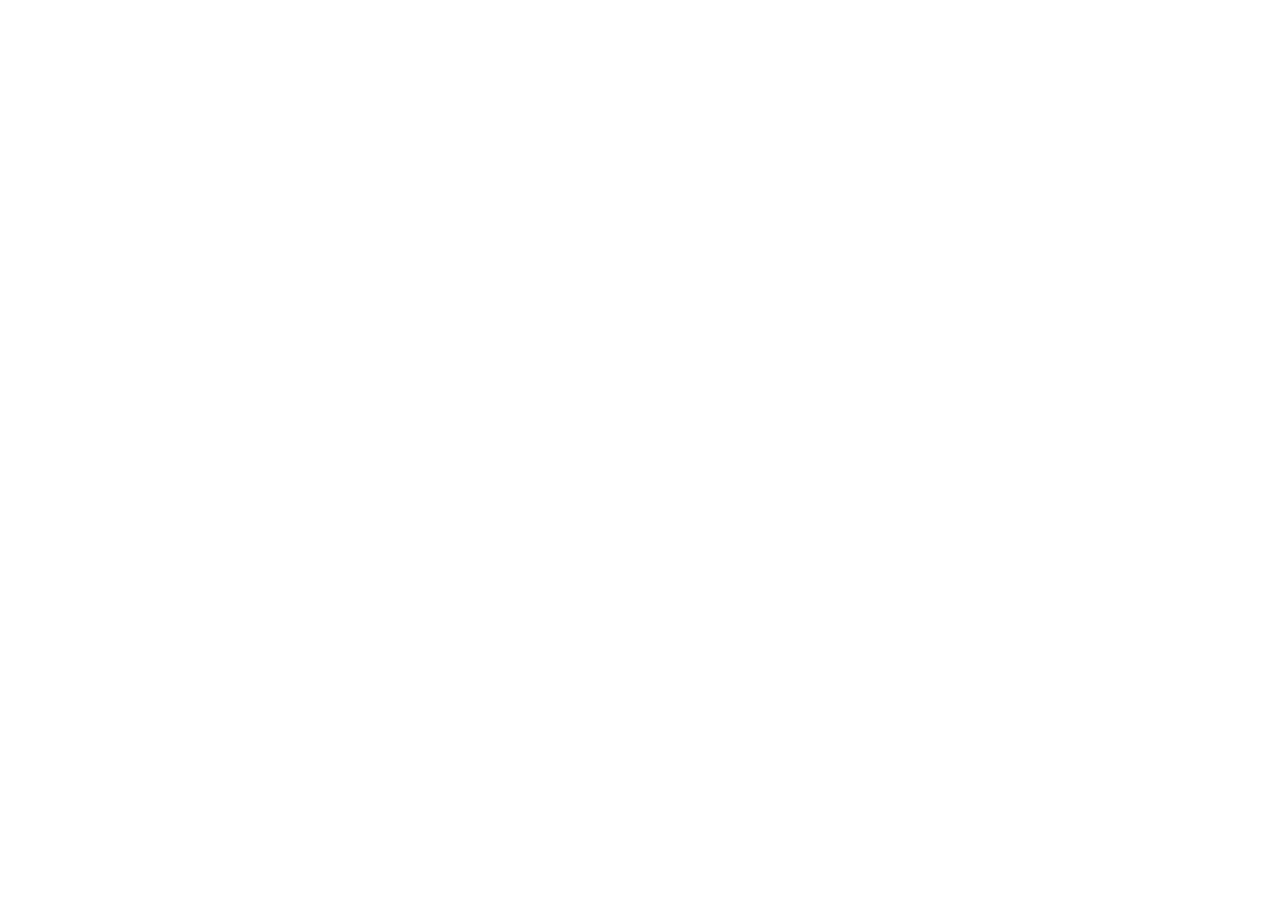
==== index.html @ b5131577 "Optimisation de <head> pour le SEO et la configurations de base." ====
<!DOCTYPE html>
<html lang="fr">
<head>
    <meta charset="UTF-8">
    <meta http-equiv="X-UA-Compatible" content="IE=edge">
    <meta name="viewport" content="width=device-width, initial-scale=1.0">
    <title>BDD Ciel</title>
    <meta name="description" content="Plateforme collaborative pour étudiants et entreprises, centralisant les offres de stage, alternance et projets professionnels, avec partage d’avis et expériences pour faciliter la recherche et le recrutement.">
    <meta name="author" content="Nolan BRILLOUET">
    <link rel="icon" href="favicon.ico" type="image/x-icon">
    <link rel="stylesheet" href="css/style.css">
    <link rel="preconnect" href="https://fonts.googleapis.com">
    <link rel="preconnect" href="https://fonts.gstatic.com" crossorigin>
    <link href="https://fonts.googleapis.com/css2?family=Montserrat:ital,wght@0,100..900;1,100..900&display=swap" rel="stylesheet">
    <script src="script.js" defer></script>
</head>
<body>
    
</body>
</html>
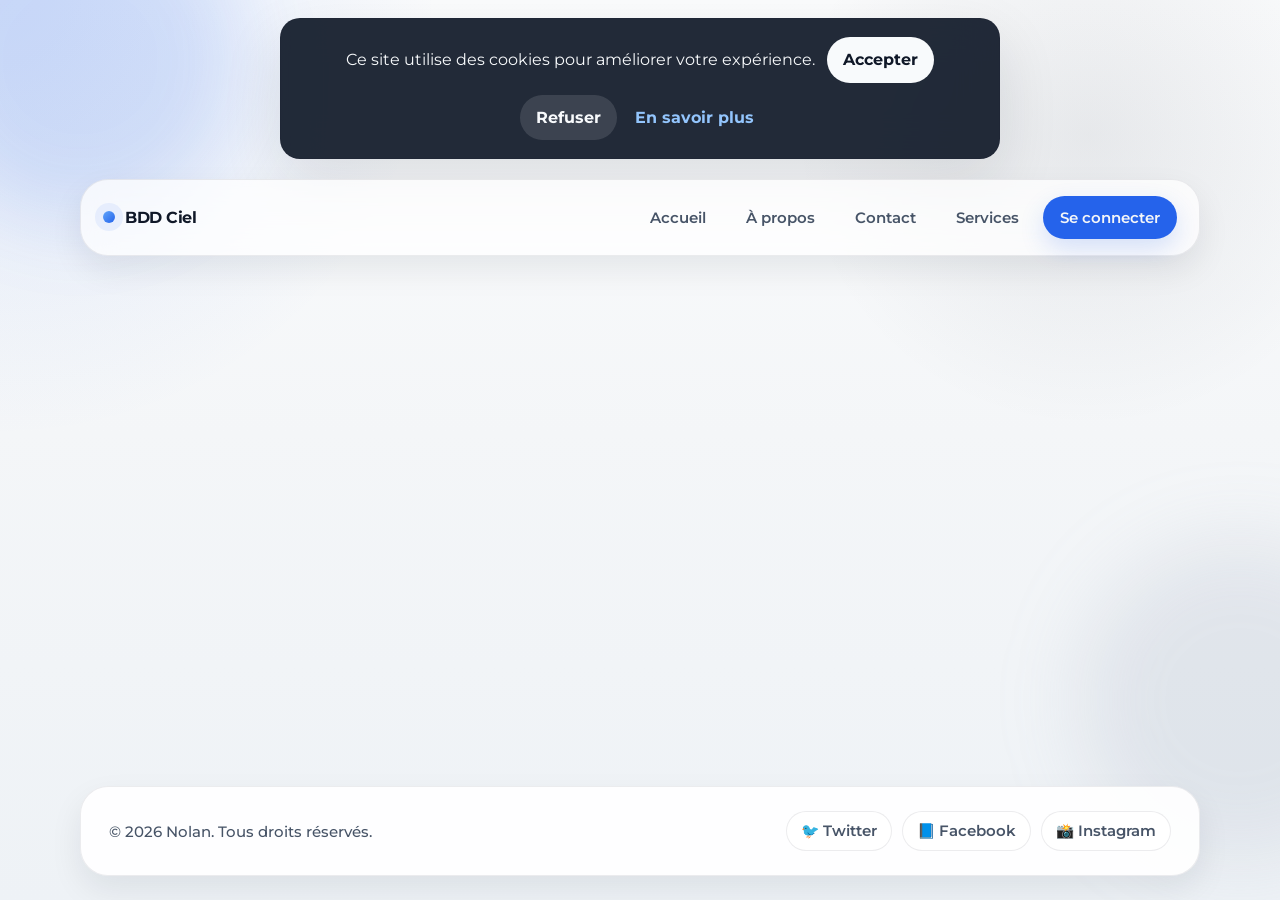
==== commit 21ae5a6a: "Ajouts du CSS & Mise en forme du site avec une page de connexions." ====
--- a/index.html
+++ b/index.html
@@ -12,9 +12,13 @@
     <link rel="preconnect" href="https://fonts.googleapis.com">
     <link rel="preconnect" href="https://fonts.gstatic.com" crossorigin>
     <link href="https://fonts.googleapis.com/css2?family=Montserrat:ital,wght@0,100..900;1,100..900&display=swap" rel="stylesheet">
-    <script src="script.js" defer></script>
+    <script src="js/main.js" defer></script>
 </head>
 <body>
+    <div id="header"></div>
+
+    <div id="cookie-banner-container"></div>
     
+    <div id="footer"></div>
 </body>
 </html>
--- a/css/style.css
+++ b/css/style.css
@@ -0,0 +1,661 @@
+:root {
+    --font-sans: "Montserrat", "Segoe UI", sans-serif;
+    --bg: #f4f6f8;
+    --bg-soft: #ffffff;
+    --surface: rgba(255, 255, 255, 0.74);
+    --surface-strong: rgba(255, 255, 255, 0.92);
+    --line: rgba(15, 23, 42, 0.08);
+    --line-strong: rgba(15, 23, 42, 0.14);
+    --text: #101828;
+    --text-soft: #475467;
+    --accent: #2563eb;
+    --accent-soft: rgba(37, 99, 235, 0.12);
+    --shadow-lg: 0 24px 60px rgba(15, 23, 42, 0.12);
+    --shadow-md: 0 14px 32px rgba(15, 23, 42, 0.08);
+    --radius-xl: 28px;
+    --radius-lg: 20px;
+    --radius-md: 14px;
+    --container: min(1120px, calc(100vw - 32px));
+}
+
+*,
+*::before,
+*::after {
+    box-sizing: border-box;
+}
+
+html {
+    scroll-behavior: smooth;
+}
+
+body {
+    margin: 0;
+    min-height: 100vh;
+    display: flex;
+    flex-direction: column;
+    font-family: var(--font-sans);
+    color: var(--text);
+    background:
+        radial-gradient(circle at top left, rgba(37, 99, 235, 0.12), transparent 28%),
+        radial-gradient(circle at 85% 15%, rgba(15, 23, 42, 0.08), transparent 22%),
+        linear-gradient(180deg, #fbfcfd 0%, var(--bg) 48%, #eef2f6 100%);
+}
+
+body::before,
+body::after {
+    content: "";
+    position: fixed;
+    inset: auto;
+    width: 320px;
+    height: 320px;
+    border-radius: 50%;
+    pointer-events: none;
+    filter: blur(40px);
+    z-index: -1;
+}
+
+body::before {
+    top: -100px;
+    left: -80px;
+    background: rgba(37, 99, 235, 0.14);
+}
+
+body::after {
+    right: -120px;
+    bottom: 40px;
+    background: rgba(148, 163, 184, 0.18);
+}
+
+img {
+    max-width: 100%;
+    display: block;
+}
+
+a {
+    color: inherit;
+    text-decoration: none;
+}
+
+ul {
+    margin: 0;
+    padding: 0;
+    list-style: none;
+}
+
+#header,
+#footer {
+    width: 100%;
+}
+
+#footer {
+    margin-top: auto;
+}
+
+#header > header {
+    width: var(--container);
+    margin: 20px auto 0;
+    padding: 16px 22px;
+    display: flex;
+    align-items: center;
+    justify-content: space-between;
+    gap: 20px;
+    border: 1px solid var(--line);
+    border-radius: var(--radius-xl);
+    background: var(--surface);
+    backdrop-filter: blur(16px);
+    -webkit-backdrop-filter: blur(16px);
+    box-shadow: var(--shadow-md);
+}
+
+.logo a {
+    display: inline-flex;
+    align-items: center;
+    gap: 10px;
+    font-size: 1rem;
+    font-weight: 700;
+    letter-spacing: -0.03em;
+}
+
+.logo a::before {
+    content: "";
+    width: 12px;
+    height: 12px;
+    border-radius: 50%;
+    background: linear-gradient(135deg, #60a5fa, #2563eb);
+    box-shadow: 0 0 0 8px rgba(37, 99, 235, 0.08);
+}
+
+nav ul {
+    display: flex;
+    align-items: center;
+    gap: 8px;
+    flex-wrap: wrap;
+}
+
+nav a {
+    display: inline-flex;
+    align-items: center;
+    justify-content: center;
+    padding: 11px 16px;
+    border-radius: 999px;
+    color: var(--text-soft);
+    font-size: 0.95rem;
+    font-weight: 600;
+    transition: background-color 0.25s ease, color 0.25s ease, transform 0.25s ease;
+}
+
+nav a:hover,
+nav a:focus-visible {
+    color: var(--text);
+    background: rgba(255, 255, 255, 0.9);
+    transform: translateY(-1px);
+}
+
+.login-btn {
+    color: var(--bg);
+    background: var(--accent);
+    border: 1px solid transparent;
+    box-shadow: 0 10px 24px rgba(37, 99, 235, 0.18);
+}
+
+.login-btn:hover,
+.login-btn:focus-visible {
+    color: var(--text);
+    background: var(--bg);
+    border-color: var(--accent);
+    box-shadow: 0 12px 28px rgba(37, 99, 235, 0.14);
+}
+
+#footer > footer {
+    width: var(--container);
+    margin: 28px auto 24px;
+    padding: 24px 28px;
+    display: flex;
+    align-items: center;
+    justify-content: space-between;
+    gap: 18px;
+    border: 1px solid var(--line);
+    border-radius: var(--radius-xl);
+    background: var(--surface-strong);
+    box-shadow: var(--shadow-md);
+}
+
+#footer > footer p {
+    margin: 0;
+    color: var(--text-soft);
+    font-size: 0.94rem;
+    font-weight: 500;
+}
+
+#footer .social {
+    display: flex;
+    align-items: center;
+    gap: 10px;
+    flex-wrap: wrap;
+}
+
+#footer .social a {
+    display: inline-flex;
+    align-items: center;
+    gap: 8px;
+    padding: 10px 14px;
+    border: 1px solid var(--line);
+    border-radius: 999px;
+    background: #fff;
+    color: var(--text-soft);
+    font-size: 0.92rem;
+    font-weight: 600;
+    transition: border-color 0.25s ease, color 0.25s ease, transform 0.25s ease, box-shadow 0.25s ease;
+}
+
+#footer .social a:hover,
+#footer .social a:focus-visible {
+    color: var(--text);
+    border-color: rgba(37, 99, 235, 0.24);
+    box-shadow: 0 10px 24px rgba(37, 99, 235, 0.12);
+    transform: translateY(-2px);
+}
+
+#cookie-banner {
+    width: min(720px, calc(100vw - 32px));
+    margin: 18px auto 0;
+    padding: 18px 20px;
+    border: 1px solid var(--line);
+    border-radius: var(--radius-lg);
+    background: rgba(16, 24, 40, 0.92);
+    color: #f8fafc;
+    box-shadow: var(--shadow-lg);
+    backdrop-filter: blur(18px);
+    -webkit-backdrop-filter: blur(18px);
+}
+
+#cookie-banner p {
+    margin: 0;
+    display: flex;
+    align-items: center;
+    justify-content: center;
+    gap: 12px;
+    flex-wrap: wrap;
+    text-align: center;
+    line-height: 1.6;
+}
+
+#cookie-banner button,
+#cookie-banner a {
+    border: 0;
+    border-radius: 999px;
+    padding: 10px 16px;
+    font: inherit;
+    font-weight: 700;
+    cursor: pointer;
+    transition: transform 0.2s ease, opacity 0.2s ease, background-color 0.2s ease;
+}
+
+#accept-cookies {
+    background: #f8fafc;
+    color: #101828;
+}
+
+#reject-cookies {
+    background: rgba(255, 255, 255, 0.12);
+    color: #f8fafc;
+}
+
+#cookie-banner a {
+    background: transparent;
+    color: #93c5fd;
+    padding-inline: 6px;
+}
+
+#cookie-banner button:hover,
+#cookie-banner a:hover,
+#cookie-banner button:focus-visible,
+#cookie-banner a:focus-visible {
+    transform: translateY(-1px);
+    opacity: 0.92;
+}
+
+a:focus-visible,
+button:focus-visible {
+    outline: 3px solid rgba(37, 99, 235, 0.28);
+    outline-offset: 3px;
+}
+
+.auth-page {
+    width: var(--container);
+    min-height: calc(100vh - 220px);
+    margin: 24px auto 40px;
+    display: flex;
+    align-items: center;
+    justify-content: center;
+}
+
+.auth-shell {
+    width: 100%;
+    display: flex;
+    justify-content: center;
+}
+
+.auth-badge {
+    display: inline-flex;
+    align-items: center;
+    gap: 8px;
+    padding: 8px 14px;
+    border-radius: 999px;
+    background: var(--accent-soft);
+    color: var(--accent);
+    font-size: 0.76rem;
+    font-weight: 700;
+    text-transform: uppercase;
+    letter-spacing: 0.08em;
+}
+
+.auth-card {
+    width: min(100%, 460px);
+    padding: 22px;
+    border: 1px solid var(--line);
+    border-radius: 28px;
+    background: var(--surface-strong);
+    box-shadow: 0 18px 44px rgba(15, 23, 42, 0.1);
+    backdrop-filter: blur(16px);
+    -webkit-backdrop-filter: blur(16px);
+}
+
+.auth-card-head {
+    margin-bottom: 18px;
+    text-align: center;
+}
+
+.auth-card-head h1 {
+    margin: 14px 0 8px;
+    font-size: 1.8rem;
+    line-height: 1.1;
+    letter-spacing: -0.04em;
+}
+
+.auth-card-head p {
+    margin: 0;
+    color: var(--text-soft);
+    font-size: 0.95rem;
+    line-height: 1.6;
+}
+
+.auth-tabs {
+    display: grid;
+    grid-template-columns: repeat(2, 1fr);
+    gap: 8px;
+    padding: 6px;
+    border-radius: 999px;
+    background: rgba(15, 23, 42, 0.05);
+}
+
+.auth-tab {
+    padding: 10px 14px;
+    border: 0;
+    border-radius: 999px;
+    background: transparent;
+    color: var(--text-soft);
+    font: inherit;
+    font-size: 0.94rem;
+    font-weight: 700;
+    cursor: pointer;
+    transition: background-color 0.25s ease, color 0.25s ease, box-shadow 0.25s ease;
+}
+
+.auth-tab.is-active {
+    background: #fff;
+    color: var(--text);
+    box-shadow: 0 8px 20px rgba(15, 23, 42, 0.08);
+}
+
+.auth-socials {
+    margin-top: 18px;
+    display: grid;
+    gap: 10px;
+}
+
+.auth-social-btn {
+    display: inline-flex;
+    align-items: center;
+    justify-content: center;
+    gap: 12px;
+    padding: 12px 16px;
+    border: 1px solid var(--line-strong);
+    border-radius: 14px;
+    background: #fff;
+    font-size: 0.95rem;
+    font-weight: 700;
+    transition: transform 0.25s ease, border-color 0.25s ease, box-shadow 0.25s ease;
+}
+
+.auth-social-btn:hover,
+.auth-social-btn:focus-visible {
+    border-color: rgba(37, 99, 235, 0.24);
+    box-shadow: 0 12px 26px rgba(15, 23, 42, 0.08);
+    transform: translateY(-2px);
+}
+
+.auth-social-mark {
+    width: 28px;
+    height: 28px;
+    display: inline-flex;
+    align-items: center;
+    justify-content: center;
+    border-radius: 50%;
+    font-size: 0.9rem;
+    font-weight: 800;
+}
+
+.auth-social-mark.google {
+    color: #ea4335;
+    background: rgba(234, 67, 53, 0.12);
+}
+
+.auth-social-mark.microsoft {
+    color: #2563eb;
+    background: rgba(37, 99, 235, 0.12);
+}
+
+.auth-divider {
+    margin: 18px 0;
+    display: flex;
+    align-items: center;
+    gap: 14px;
+    color: var(--text-soft);
+    font-size: 0.92rem;
+}
+
+.auth-divider::before,
+.auth-divider::after {
+    content: "";
+    flex: 1;
+    height: 1px;
+    background: var(--line);
+}
+
+.auth-panels {
+    position: relative;
+}
+
+.auth-panel {
+    display: none;
+    animation: authFade 0.25s ease;
+}
+
+.auth-panel.is-active {
+    display: block;
+}
+
+.auth-panel[hidden] {
+    display: none;
+}
+
+.auth-panel-head {
+    margin-bottom: 16px;
+}
+
+.auth-panel-head h2 {
+    margin: 0 0 8px;
+    font-size: 1.2rem;
+    letter-spacing: -0.04em;
+}
+
+.auth-panel-head p {
+    margin: 0;
+    color: var(--text-soft);
+    font-size: 0.94rem;
+    line-height: 1.6;
+}
+
+.auth-grid {
+    display: grid;
+    grid-template-columns: repeat(2, minmax(0, 1fr));
+    gap: 14px;
+}
+
+.auth-field {
+    margin-bottom: 12px;
+    display: grid;
+    gap: 8px;
+}
+
+.auth-field span {
+    font-size: 0.92rem;
+    font-weight: 700;
+}
+
+.auth-field input {
+    width: 100%;
+    padding: 12px 14px;
+    border: 1px solid var(--line-strong);
+    border-radius: 14px;
+    background: rgba(255, 255, 255, 0.95);
+    color: var(--text);
+    font: inherit;
+    transition: border-color 0.2s ease, box-shadow 0.2s ease, background-color 0.2s ease;
+}
+
+.auth-field input::placeholder {
+    color: #98a2b3;
+}
+
+.auth-field input:focus {
+    border-color: rgba(37, 99, 235, 0.42);
+    box-shadow: 0 0 0 4px rgba(37, 99, 235, 0.12);
+    background: #fff;
+    outline: none;
+}
+
+.auth-inline {
+    margin: 4px 0 16px;
+    display: flex;
+    align-items: center;
+    justify-content: space-between;
+    gap: 12px;
+    flex-wrap: wrap;
+}
+
+.auth-checkbox {
+    display: inline-flex;
+    align-items: center;
+    gap: 10px;
+    color: var(--text-soft);
+    font-size: 0.92rem;
+    line-height: 1.5;
+}
+
+.auth-checkbox input {
+    accent-color: var(--accent);
+}
+
+.auth-link,
+.auth-text-btn {
+    color: var(--accent);
+    font-weight: 700;
+}
+
+.auth-text-btn {
+    padding: 0;
+    border: 0;
+    background: transparent;
+    font: inherit;
+    cursor: pointer;
+}
+
+.auth-submit {
+    width: 100%;
+    margin-top: 4px;
+    padding: 12px 16px;
+    border: 1px solid transparent;
+    border-radius: 14px;
+    background: var(--accent);
+    color: #fff;
+    font: inherit;
+    font-size: 0.96rem;
+    font-weight: 800;
+    cursor: pointer;
+    box-shadow: 0 10px 24px rgba(37, 99, 235, 0.18);
+    transition: transform 0.25s ease, box-shadow 0.25s ease, background-color 0.25s ease;
+}
+
+.auth-submit:hover,
+.auth-submit:focus-visible {
+    transform: translateY(-1px);
+    box-shadow: 0 16px 30px rgba(37, 99, 235, 0.26);
+}
+
+.auth-switch {
+    margin: 16px 0 0;
+    color: var(--text-soft);
+    font-size: 0.94rem;
+    text-align: center;
+    line-height: 1.6;
+}
+
+@keyframes authFade {
+    from {
+        opacity: 0;
+        transform: translateY(8px);
+    }
+
+    to {
+        opacity: 1;
+        transform: translateY(0);
+    }
+}
+
+@media (max-width: 860px) {
+    #header > header,
+    #footer > footer {
+        padding: 18px;
+        border-radius: 22px;
+    }
+
+    #header > header,
+    #footer > footer,
+    #cookie-banner p {
+        flex-direction: column;
+        align-items: stretch;
+    }
+
+    .logo a,
+    #footer > footer p {
+        text-align: center;
+        justify-content: center;
+    }
+
+    nav ul,
+    .social {
+        justify-content: center;
+    }
+
+    nav a,
+    .social a {
+        width: 100%;
+    }
+
+    .auth-card {
+        padding: 24px;
+        border-radius: 24px;
+    }
+}
+
+@media (max-width: 540px) {
+    body {
+        background:
+            radial-gradient(circle at top, rgba(37, 99, 235, 0.12), transparent 38%),
+            linear-gradient(180deg, #fbfcfd 0%, var(--bg) 100%);
+    }
+
+    #header > header {
+        margin-top: 14px;
+    }
+
+    #cookie-banner {
+        padding: 16px;
+    }
+
+    #cookie-banner button,
+    #cookie-banner a {
+        width: 100%;
+    }
+
+    .auth-page {
+        margin: 20px auto;
+    }
+
+    .auth-grid,
+    .auth-tabs {
+        grid-template-columns: 1fr;
+    }
+
+    .auth-card {
+        padding: 18px;
+        border-radius: 22px;
+    }
+
+    .auth-social-btn,
+    .auth-submit {
+        width: 100%;
+    }
+}
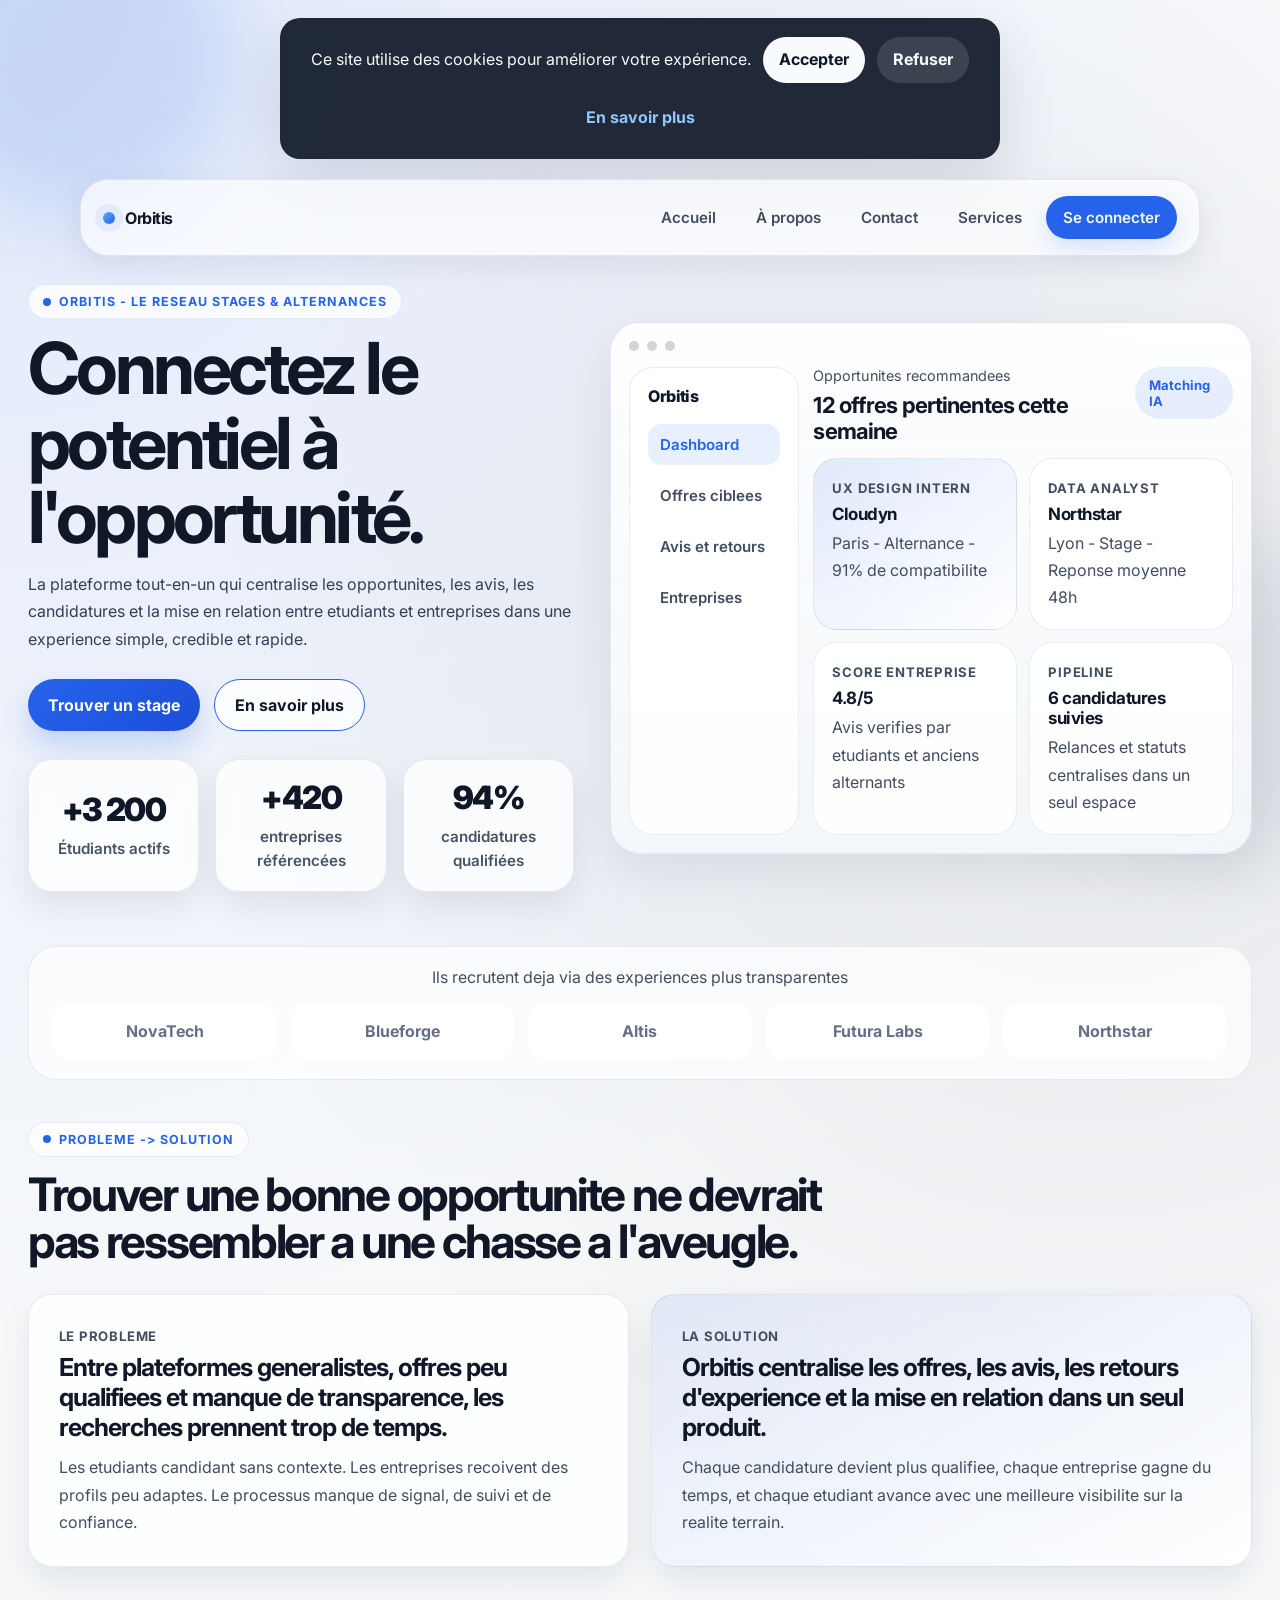
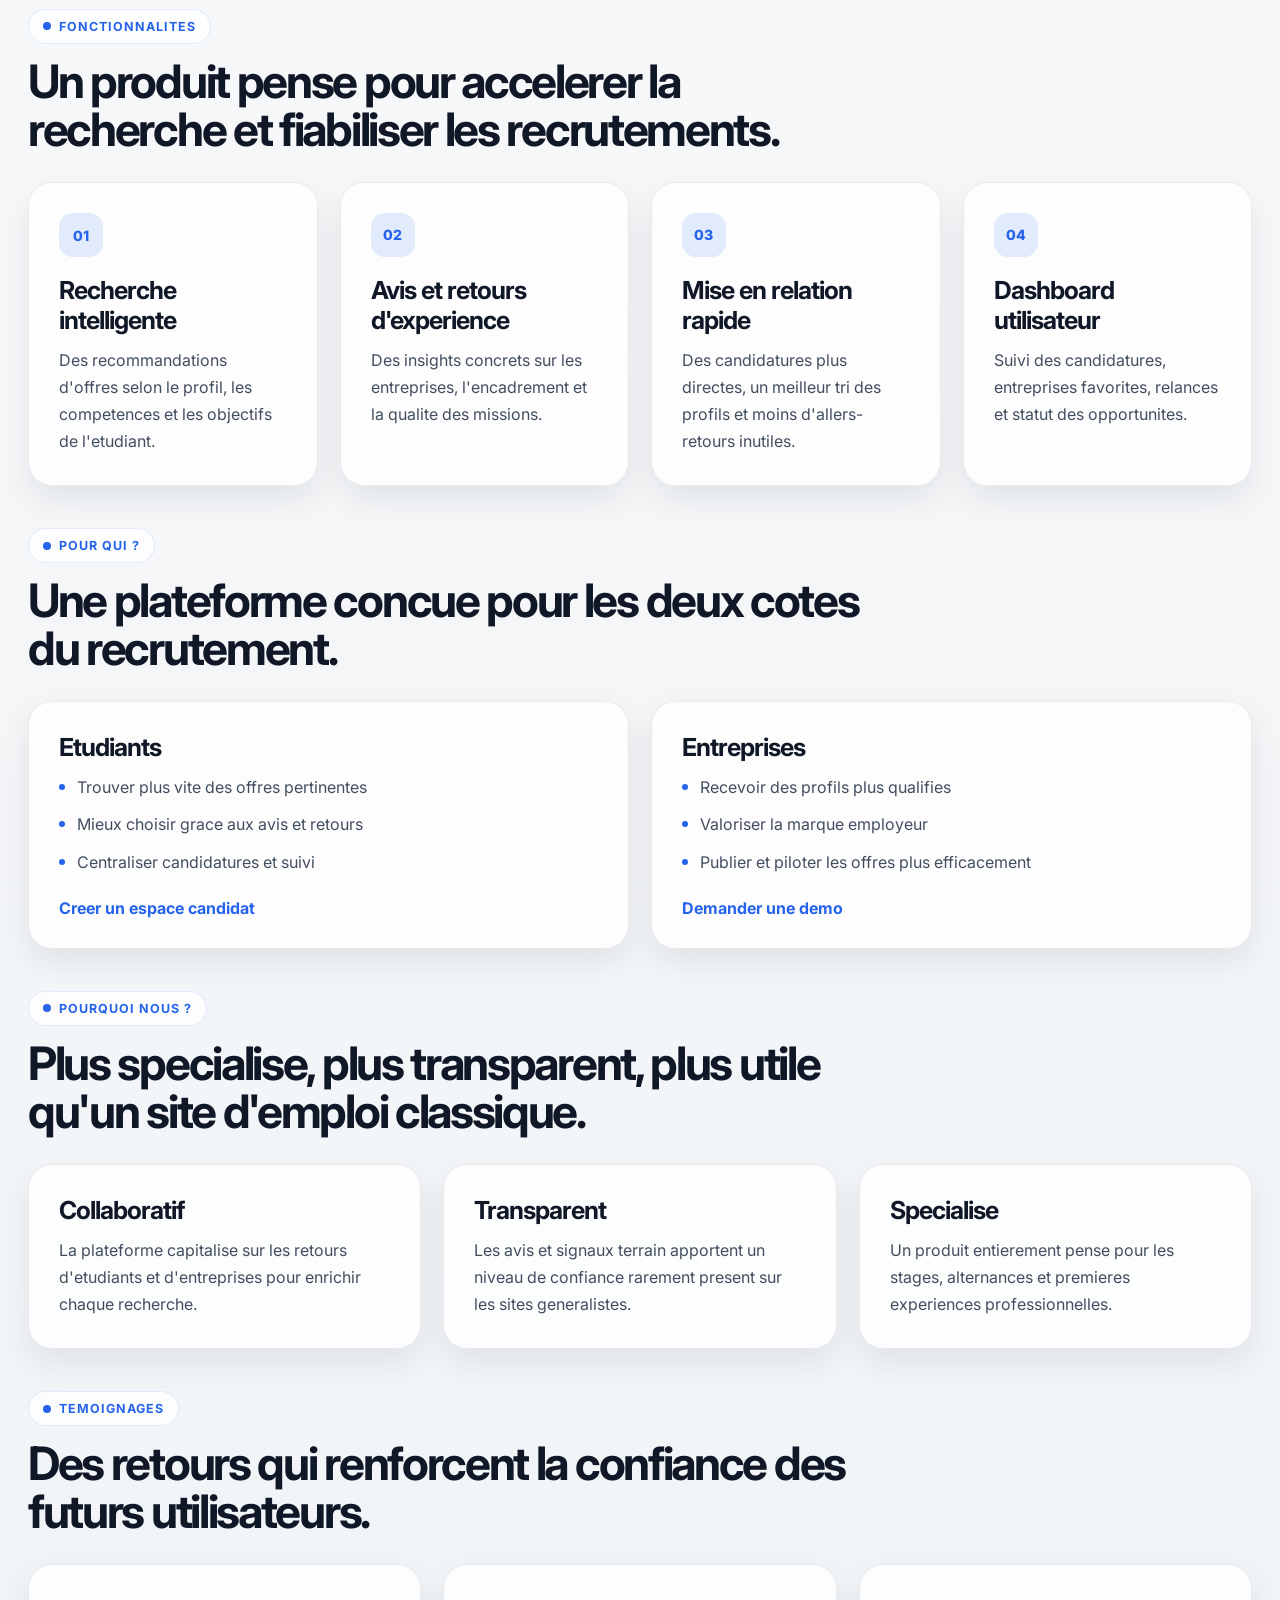
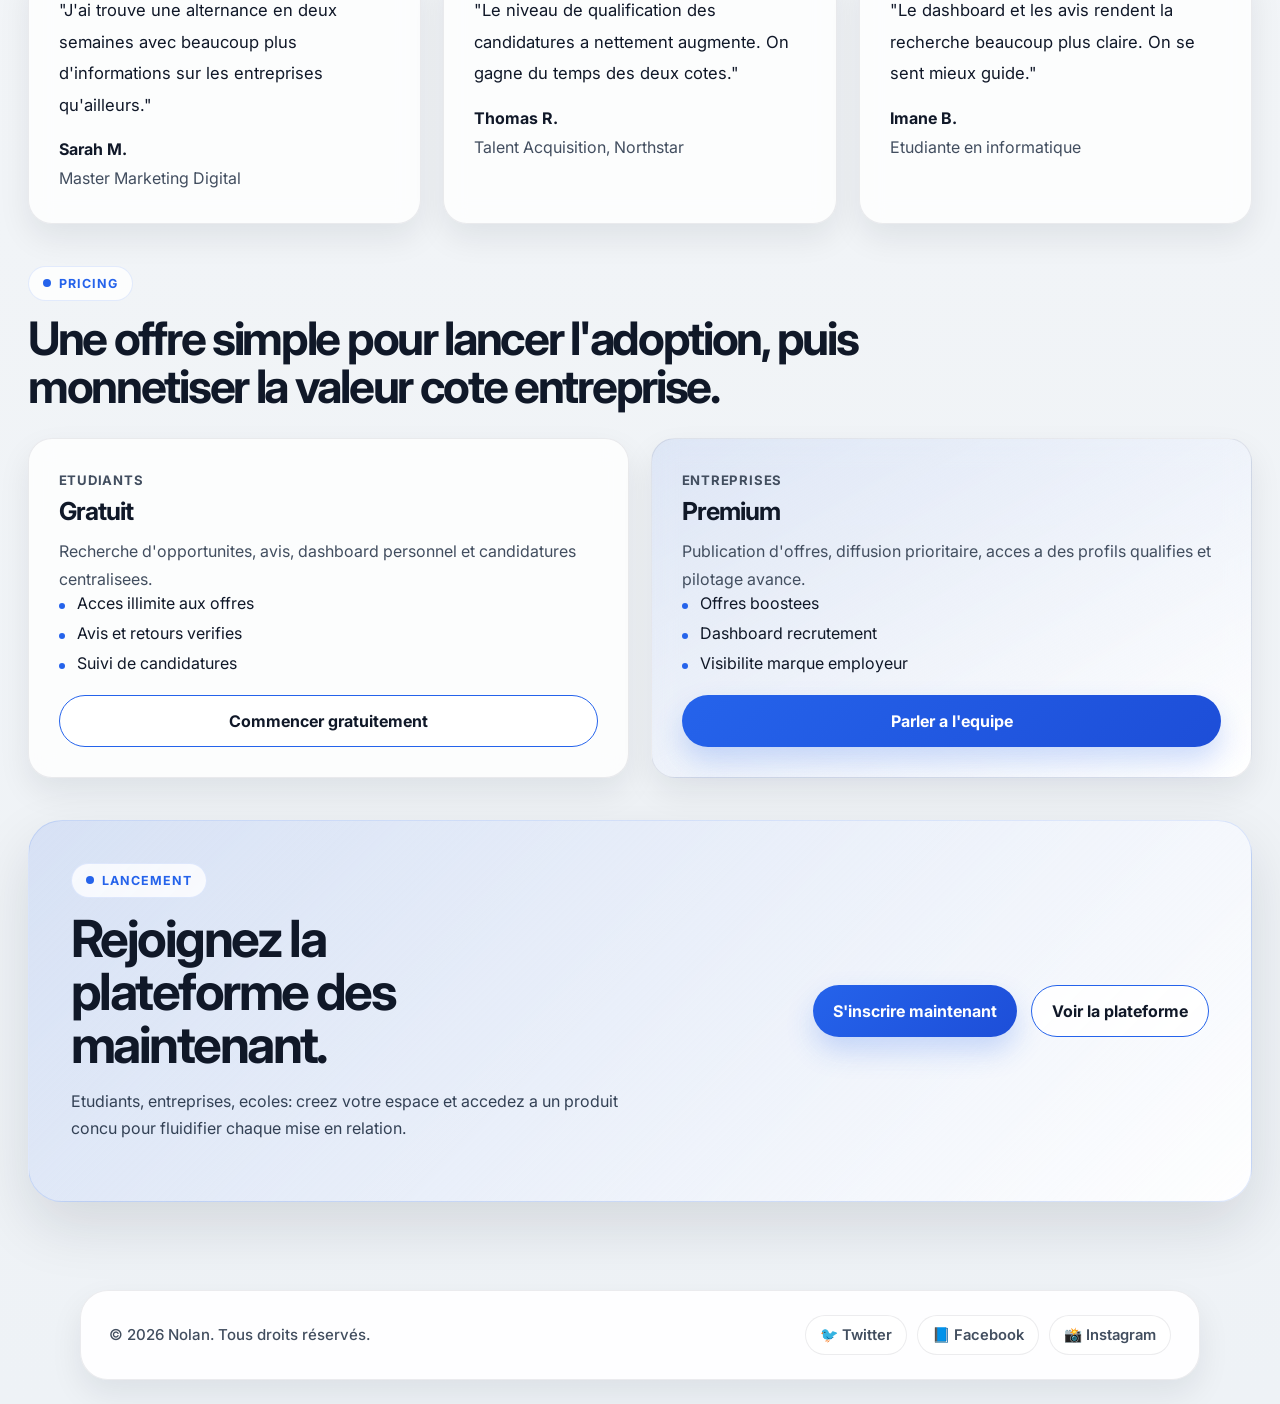
==== commit 417e0922: "Ajouts de la Page D'accueil & Paufinages du Hero." ====
--- a/index.html
+++ b/index.html
@@ -4,21 +4,297 @@
     <meta charset="UTF-8">
     <meta http-equiv="X-UA-Compatible" content="IE=edge">
     <meta name="viewport" content="width=device-width, initial-scale=1.0">
-    <title>BDD Ciel</title>
-    <meta name="description" content="Plateforme collaborative pour étudiants et entreprises, centralisant les offres de stage, alternance et projets professionnels, avec partage d’avis et expériences pour faciliter la recherche et le recrutement.">
+    <title>Orbitis | Plateforme stages et alternances</title>
+    <meta name="description" content="Orbitis connecte etudiants et entreprises pour trouver plus rapidement des stages, alternances et opportunites professionnelles avec une experience moderne, transparente et efficace.">
     <meta name="author" content="Nolan BRILLOUET">
     <link rel="icon" href="favicon.ico" type="image/x-icon">
     <link rel="stylesheet" href="css/style.css">
     <link rel="preconnect" href="https://fonts.googleapis.com">
     <link rel="preconnect" href="https://fonts.gstatic.com" crossorigin>
-    <link href="https://fonts.googleapis.com/css2?family=Montserrat:ital,wght@0,100..900;1,100..900&display=swap" rel="stylesheet">
+    <link href="https://fonts.googleapis.com/css2?family=Inter:wght@400;500;600;700;800;900&display=swap" rel="stylesheet">
     <script src="js/main.js" defer></script>
 </head>
 <body>
     <div id="header"></div>
 
-    <div id="cookie-banner-container"></div>
-    
+    <main class="home-page">
+        <section class="hero section-shell">
+            <div class="hero-copy">
+                <span class="eyebrow">Orbitis - Le reseau stages & alternances</span>
+                <h1 class="hero-title">Connectez le potentiel à l'opportunité.</h1>
+                <p class="section-lead">
+                    La plateforme tout-en-un qui centralise les opportunites, les avis, les candidatures
+                    et la mise en relation entre etudiants et entreprises dans une experience simple,
+                    credible et rapide.
+                </p>
+
+                <div class="hero-actions">
+                    <a class="btn btn-primary" href="pages/login.html">Trouver un stage</a>
+                    <a class="btn btn-secondary" href="#features">En savoir plus</a>
+                </div>
+
+                <div class="hero-metrics">
+                    <article>
+                        <strong>+3 200</strong>
+                        <span>Étudiants actifs</span>
+                    </article>
+                    <article>
+                        <strong>+420</strong>
+                        <span>entreprises référencées</span>
+                    </article>
+                    <article>
+                        <strong>94%</strong>
+                        <span>candidatures qualifiées</span>
+                    </article>
+                </div>
+            </div>
+
+            <div class="hero-visual">
+                <div class="dashboard-card">
+                    <div class="dashboard-topbar">
+                        <span></span>
+                        <span></span>
+                        <span></span>
+                    </div>
+
+                    <div class="dashboard-layout">
+                        <aside class="dashboard-sidebar">
+                            <div class="dashboard-brand">Orbitis</div>
+                            <ul>
+                                <li class="is-active">Dashboard</li>
+                                <li>Offres ciblees</li>
+                                <li>Avis et retours</li>
+                                <li>Entreprises</li>
+                            </ul>
+                        </aside>
+
+                        <div class="dashboard-main">
+                            <div class="dashboard-head">
+                                <div>
+                                    <p>Opportunites recommandees</p>
+                                    <h2>12 offres pertinentes cette semaine</h2>
+                                </div>
+                                <span class="dashboard-pill">Matching IA</span>
+                            </div>
+
+                            <div class="dashboard-grid">
+                                <article class="mini-card highlight">
+                                    <span>UX Design Intern</span>
+                                    <strong>Cloudyn</strong>
+                                    <p>Paris - Alternance - 91% de compatibilite</p>
+                                </article>
+                                <article class="mini-card">
+                                    <span>Data Analyst</span>
+                                    <strong>Northstar</strong>
+                                    <p>Lyon - Stage - Reponse moyenne 48h</p>
+                                </article>
+                                <article class="mini-card">
+                                    <span>Score entreprise</span>
+                                    <strong>4.8/5</strong>
+                                    <p>Avis verifies par etudiants et anciens alternants</p>
+                                </article>
+                                <article class="mini-card">
+                                    <span>Pipeline</span>
+                                    <strong>6 candidatures suivies</strong>
+                                    <p>Relances et statuts centralises dans un seul espace</p>
+                                </article>
+                            </div>
+                        </div>
+                    </div>
+                </div>
+            </div>
+        </section>
+
+        <section class="logo-strip section-shell">
+            <p>Ils recrutent deja via des experiences plus transparentes</p>
+            <div class="logo-row">
+                <span>NovaTech</span>
+                <span>Blueforge</span>
+                <span>Altis</span>
+                <span>Futura Labs</span>
+                <span>Northstar</span>
+            </div>
+        </section>
+
+        <section class="section-shell">
+            <div class="section-heading">
+                <span class="eyebrow">Probleme -> Solution</span>
+                <h2>Trouver une bonne opportunite ne devrait pas ressembler a une chasse a l'aveugle.</h2>
+            </div>
+
+            <div class="split-grid">
+                <article class="info-card problem-card">
+                    <span class="card-label">Le probleme</span>
+                    <h3>Entre plateformes generalistes, offres peu qualifiees et manque de transparence, les recherches prennent trop de temps.</h3>
+                    <p>
+                        Les etudiants candidant sans contexte. Les entreprises recoivent des profils
+                        peu adaptes. Le processus manque de signal, de suivi et de confiance.
+                    </p>
+                </article>
+
+                <article class="info-card solution-card">
+                    <span class="card-label">La solution</span>
+                    <h3>Orbitis centralise les offres, les avis, les retours d'experience et la mise en relation dans un seul produit.</h3>
+                    <p>
+                        Chaque candidature devient plus qualifiee, chaque entreprise gagne du temps,
+                        et chaque etudiant avance avec une meilleure visibilite sur la realite terrain.
+                    </p>
+                </article>
+            </div>
+        </section>
+
+        <section class="section-shell" id="features">
+            <div class="section-heading">
+                <span class="eyebrow">Fonctionnalites</span>
+                <h2>Un produit pense pour accelerer la recherche et fiabiliser les recrutements.</h2>
+            </div>
+
+            <div class="feature-grid">
+                <article class="feature-card">
+                    <span class="feature-icon">01</span>
+                    <h3>Recherche intelligente</h3>
+                    <p>Des recommandations d'offres selon le profil, les competences et les objectifs de l'etudiant.</p>
+                </article>
+                <article class="feature-card">
+                    <span class="feature-icon">02</span>
+                    <h3>Avis et retours d'experience</h3>
+                    <p>Des insights concrets sur les entreprises, l'encadrement et la qualite des missions.</p>
+                </article>
+                <article class="feature-card">
+                    <span class="feature-icon">03</span>
+                    <h3>Mise en relation rapide</h3>
+                    <p>Des candidatures plus directes, un meilleur tri des profils et moins d'allers-retours inutiles.</p>
+                </article>
+                <article class="feature-card">
+                    <span class="feature-icon">04</span>
+                    <h3>Dashboard utilisateur</h3>
+                    <p>Suivi des candidatures, entreprises favorites, relances et statut des opportunites.</p>
+                </article>
+            </div>
+        </section>
+
+        <section class="section-shell audience-section">
+            <div class="section-heading">
+                <span class="eyebrow">Pour qui ?</span>
+                <h2>Une plateforme concue pour les deux cotes du recrutement.</h2>
+            </div>
+
+            <div class="audience-grid">
+                <article class="audience-card">
+                    <h3>Etudiants</h3>
+                    <ul>
+                        <li>Trouver plus vite des offres pertinentes</li>
+                        <li>Mieux choisir grace aux avis et retours</li>
+                        <li>Centraliser candidatures et suivi</li>
+                    </ul>
+                    <a href="pages/login.html">Creer un espace candidat</a>
+                </article>
+
+                <article class="audience-card">
+                    <h3>Entreprises</h3>
+                    <ul>
+                        <li>Recevoir des profils plus qualifies</li>
+                        <li>Valoriser la marque employeur</li>
+                        <li>Publier et piloter les offres plus efficacement</li>
+                    </ul>
+                    <a href="pages/login.html">Demander une demo</a>
+                </article>
+            </div>
+        </section>
+
+        <section class="section-shell">
+            <div class="section-heading">
+                <span class="eyebrow">Pourquoi nous ?</span>
+                <h2>Plus specialise, plus transparent, plus utile qu'un site d'emploi classique.</h2>
+            </div>
+
+            <div class="difference-grid">
+                <article class="difference-card">
+                    <h3>Collaboratif</h3>
+                    <p>La plateforme capitalise sur les retours d'etudiants et d'entreprises pour enrichir chaque recherche.</p>
+                </article>
+                <article class="difference-card">
+                    <h3>Transparent</h3>
+                    <p>Les avis et signaux terrain apportent un niveau de confiance rarement present sur les sites generalistes.</p>
+                </article>
+                <article class="difference-card">
+                    <h3>Specialise</h3>
+                    <p>Un produit entierement pense pour les stages, alternances et premieres experiences professionnelles.</p>
+                </article>
+            </div>
+        </section>
+
+        <section class="section-shell testimonial-section">
+            <div class="section-heading">
+                <span class="eyebrow">Temoignages</span>
+                <h2>Des retours qui renforcent la confiance des futurs utilisateurs.</h2>
+            </div>
+
+            <div class="testimonial-grid">
+                <article class="testimonial-card">
+                    <p>"J'ai trouve une alternance en deux semaines avec beaucoup plus d'informations sur les entreprises qu'ailleurs."</p>
+                    <strong>Sarah M.</strong>
+                    <span>Master Marketing Digital</span>
+                </article>
+                <article class="testimonial-card">
+                    <p>"Le niveau de qualification des candidatures a nettement augmente. On gagne du temps des deux cotes."</p>
+                    <strong>Thomas R.</strong>
+                    <span>Talent Acquisition, Northstar</span>
+                </article>
+                <article class="testimonial-card">
+                    <p>"Le dashboard et les avis rendent la recherche beaucoup plus claire. On se sent mieux guide."</p>
+                    <strong>Imane B.</strong>
+                    <span>Etudiante en informatique</span>
+                </article>
+            </div>
+        </section>
+
+        <section class="section-shell pricing-section">
+            <div class="section-heading">
+                <span class="eyebrow">Pricing</span>
+                <h2>Une offre simple pour lancer l'adoption, puis monnetiser la valeur cote entreprise.</h2>
+            </div>
+
+            <div class="pricing-grid">
+                <article class="pricing-card">
+                    <span class="pricing-plan">Etudiants</span>
+                    <h3>Gratuit</h3>
+                    <p>Recherche d'opportunites, avis, dashboard personnel et candidatures centralisees.</p>
+                    <ul>
+                        <li>Acces illimite aux offres</li>
+                        <li>Avis et retours verifies</li>
+                        <li>Suivi de candidatures</li>
+                    </ul>
+                    <a class="btn btn-secondary" href="pages/login.html">Commencer gratuitement</a>
+                </article>
+
+                <article class="pricing-card featured">
+                    <span class="pricing-plan">Entreprises</span>
+                    <h3>Premium</h3>
+                    <p>Publication d'offres, diffusion prioritaire, acces a des profils qualifies et pilotage avance.</p>
+                    <ul>
+                        <li>Offres boostees</li>
+                        <li>Dashboard recrutement</li>
+                        <li>Visibilite marque employeur</li>
+                    </ul>
+                    <a class="btn btn-primary" href="pages/login.html">Parler a l'equipe</a>
+                </article>
+            </div>
+        </section>
+
+        <section class="section-shell final-cta">
+            <div>
+                <span class="eyebrow">Lancement</span>
+                <h2>Rejoignez la plateforme des maintenant.</h2>
+                <p>Etudiants, entreprises, ecoles: creez votre espace et accedez a un produit concu pour fluidifier chaque mise en relation.</p>
+            </div>
+            <div class="final-cta-actions">
+                <a class="btn btn-primary" href="pages/login.html">S'inscrire maintenant</a>
+                <a class="btn btn-secondary" href="pages/login.html">Voir la plateforme</a>
+            </div>
+        </section>
+    </main>
+
     <div id="footer"></div>
 </body>
-</html>+</html>
--- a/css/style.css
+++ b/css/style.css
@@ -1,5 +1,5 @@
 :root {
-    --font-sans: "Montserrat", "Segoe UI", sans-serif;
+    --font-sans: "Inter", "Segoe UI", sans-serif;
     --bg: #f4f6f8;
     --bg-soft: #ffffff;
     --surface: rgba(255, 255, 255, 0.74);
@@ -7,7 +7,7 @@
     --line: rgba(15, 23, 42, 0.08);
     --line-strong: rgba(15, 23, 42, 0.14);
     --text: #101828;
-    --text-soft: #475467;
+    --text-soft: #424e5f;
     --accent: #2563eb;
     --accent-soft: rgba(37, 99, 235, 0.12);
     --shadow-lg: 0 24px 60px rgba(15, 23, 42, 0.12);
@@ -16,6 +16,8 @@
     --radius-lg: 20px;
     --radius-md: 14px;
     --container: min(1120px, calc(100vw - 32px));
+    --landing-wide: min(1380px, calc(100vw - 56px));
+    --landing-main: min(1240px, calc(100vw - 56px));
 }
 
 *,
@@ -101,10 +103,10 @@
     gap: 20px;
     border: 1px solid var(--line);
     border-radius: var(--radius-xl);
-    background: var(--surface);
+    background: rgba(255, 255, 255, 0.68);
     backdrop-filter: blur(16px);
     -webkit-backdrop-filter: blur(16px);
-    box-shadow: var(--shadow-md);
+    box-shadow: 0 10px 30px rgba(15, 23, 42, 0.08);
 }
 
 .logo a {
@@ -141,7 +143,7 @@
     color: var(--text-soft);
     font-size: 0.95rem;
     font-weight: 600;
-    transition: background-color 0.25s ease, color 0.25s ease, transform 0.25s ease;
+    transition: background-color 0.25s ease, color 0.25s ease, transform 0.25s ease, box-shadow 0.25s ease;
 }
 
 nav a:hover,
@@ -155,7 +157,7 @@
     color: var(--bg);
     background: var(--accent);
     border: 1px solid transparent;
-    box-shadow: 0 10px 24px rgba(37, 99, 235, 0.18);
+    box-shadow: 0 8px 22px rgba(37, 99, 235, 0.18);
 }
 
 .login-btn:hover,
@@ -279,6 +281,513 @@
 button:focus-visible {
     outline: 3px solid rgba(37, 99, 235, 0.28);
     outline-offset: 3px;
+}
+
+.home-page {
+    width: 100%;
+    padding: 18px 0 18px;
+}
+
+.section-shell {
+    width: var(--landing-main);
+    margin: 0 auto 42px;
+}
+
+.eyebrow {
+    display: inline-flex;
+    align-items: center;
+    gap: 8px;
+    padding: 9px 14px;
+    border: 1px solid rgba(37, 99, 235, 0.12);
+    border-radius: 999px;
+    background: rgba(255, 255, 255, 0.78);
+    color: var(--accent);
+    font-size: 0.78rem;
+    font-weight: 700;
+    letter-spacing: 0.08em;
+    text-transform: uppercase;
+}
+
+.eyebrow::before {
+    content: "";
+    width: 8px;
+    height: 8px;
+    border-radius: 50%;
+    background: currentColor;
+}
+
+.section-heading {
+    max-width: 840px;
+    margin-bottom: 28px;
+}
+
+.section-heading h2,
+.hero h1,
+.final-cta h2 {
+    margin: 14px 0 0;
+    letter-spacing: -0.05em;
+    line-height: 1.04;
+}
+
+.section-heading h2 {
+    font-size: clamp(2.2rem, 3.6vw, 3.35rem);
+}
+
+.section-lead,
+.section-heading + p,
+.final-cta p {
+    color: #334155;
+    font-size: 1rem;
+    line-height: 1.72;
+}
+
+.btn {
+    display: inline-flex;
+    align-items: center;
+    justify-content: center;
+    min-height: 52px;
+    padding: 0 20px;
+    border-radius: 999px;
+    font-weight: 700;
+    transition: transform 0.25s ease, box-shadow 0.25s ease, border-color 0.25s ease, background-color 0.25s ease, opacity 0.25s ease;
+}
+
+.btn:hover,
+.btn:focus-visible {
+    transform: translateY(-2px);
+}
+
+.btn-primary {
+    background: linear-gradient(135deg, #2563eb, #1d4ed8);
+    color: #fff;
+    box-shadow: 0 14px 28px rgba(37, 99, 235, 0.22);
+}
+
+.btn-primary:hover,
+.btn-primary:focus-visible {
+    box-shadow: 0 18px 34px rgba(37, 99, 235, 0.26);
+}
+
+.btn-secondary {
+    border: 1px solid var(--accent);
+    background: rgba(255, 255, 255, 0.82);
+    color: var(--text);
+}
+
+.btn-secondary:hover,
+.btn-secondary:focus-visible {
+    background: rgba(255, 255, 255, 0.96);
+    box-shadow: 0 10px 24px rgba(15, 23, 42, 0.08);
+}
+
+.hero {
+    width: var(--landing-wide);
+    display: grid;
+    grid-template-columns: minmax(0, 0.92fr) minmax(0, 1.08fr);
+    gap: 36px;
+    align-items: center;
+    padding: 10px 0 12px;
+}
+
+.hero h1 {
+    font-size: clamp(2.9rem, 5.6vw, 5.1rem);
+    max-width: 10.5ch;
+    margin-top: 12px;
+}
+
+.hero-copy {
+    max-width: 640px;
+}
+
+.hero-actions {
+    display: flex;
+    gap: 14px;
+    flex-wrap: wrap;
+    margin-top: 26px;
+}
+
+.hero-metrics {
+    margin-top: 28px;
+    display: grid;
+    grid-template-columns: repeat(3, minmax(0, 1fr));
+    gap: 16px;
+}
+
+.hero-metrics article,
+.feature-card,
+.difference-card,
+.testimonial-card,
+.pricing-card,
+.info-card,
+.audience-card {
+    border: 1px solid var(--line);
+    border-radius: 24px;
+    background: rgba(255, 255, 255, 0.78);
+    box-shadow: var(--shadow-md);
+    backdrop-filter: blur(12px);
+    -webkit-backdrop-filter: blur(12px);
+    transition: transform 0.25s ease, box-shadow 0.25s ease, border-color 0.25s ease;
+}
+
+.hero-metrics article {
+    padding: 18px;
+    min-height: 132px;
+    display: flex;
+    flex-direction: column;
+    align-items: center;
+    justify-content: center;
+    text-align: center;
+    transition: transform 0.25s ease, box-shadow 0.25s ease, border-color 0.25s ease;
+}
+
+.hero-metrics strong {
+    display: block;
+    font-size: 2rem;
+    font-weight: 900;
+    letter-spacing: -0.04em;
+}
+
+.hero-metrics span {
+    margin-top: 8px;
+    color: #475467;
+    font-size: 0.95rem;
+    font-weight: 600;
+    line-height: 1.55;
+    max-width: 16ch;
+}
+
+.hero-metrics article:hover,
+.hero-metrics article:focus-within {
+    transform: translateY(-3px);
+    border-color: rgba(37, 99, 235, 0.18);
+    box-shadow: 0 18px 34px rgba(15, 23, 42, 0.1);
+}
+
+.hero-visual {
+    position: relative;
+}
+
+.dashboard-card {
+    padding: 18px;
+    border: 1px solid rgba(15, 23, 42, 0.08);
+    border-radius: 30px;
+    background:
+        linear-gradient(180deg, rgba(255, 255, 255, 0.95), rgba(244, 247, 251, 0.92));
+    box-shadow: 0 20px 48px rgba(15, 23, 42, 0.08);
+}
+
+.dashboard-topbar {
+    display: flex;
+    gap: 8px;
+    margin-bottom: 16px;
+}
+
+.dashboard-topbar span {
+    width: 10px;
+    height: 10px;
+    border-radius: 50%;
+    background: rgba(15, 23, 42, 0.18);
+}
+
+.dashboard-layout {
+    display: grid;
+    grid-template-columns: 170px 1fr;
+    gap: 14px;
+}
+
+.dashboard-sidebar,
+.mini-card {
+    border: 1px solid rgba(15, 23, 42, 0.08);
+    border-radius: 24px;
+    background: rgba(255, 255, 255, 0.92);
+}
+
+.dashboard-sidebar {
+    padding: 18px;
+}
+
+.dashboard-brand {
+    margin-bottom: 18px;
+    font-size: 1rem;
+    font-weight: 800;
+    letter-spacing: -0.04em;
+}
+
+.dashboard-sidebar ul {
+    display: grid;
+    gap: 10px;
+}
+
+.dashboard-sidebar li {
+    padding: 11px 12px;
+    border-radius: 14px;
+    color: var(--text-soft);
+    font-size: 0.94rem;
+    font-weight: 600;
+}
+
+.dashboard-sidebar .is-active {
+    background: rgba(37, 99, 235, 0.1);
+    color: var(--accent);
+}
+
+.dashboard-main {
+    display: grid;
+    gap: 14px;
+}
+
+.dashboard-head {
+    display: flex;
+    align-items: flex-start;
+    justify-content: space-between;
+    gap: 16px;
+}
+
+.dashboard-head p {
+    margin: 0 0 8px;
+    color: var(--text-soft);
+    font-size: 0.9rem;
+}
+
+.dashboard-head h2 {
+    margin: 0;
+    font-size: 1.38rem;
+    letter-spacing: -0.04em;
+}
+
+.dashboard-pill {
+    padding: 10px 14px;
+    border-radius: 999px;
+    background: rgba(37, 99, 235, 0.1);
+    color: var(--accent);
+    font-size: 0.82rem;
+    font-weight: 700;
+}
+
+.dashboard-grid {
+    display: grid;
+    grid-template-columns: repeat(2, minmax(0, 1fr));
+    gap: 12px;
+}
+
+.mini-card {
+    padding: 18px;
+}
+
+.mini-card span,
+.pricing-plan,
+.card-label {
+    display: inline-block;
+    margin-bottom: 8px;
+    color: var(--text-soft);
+    font-size: 0.82rem;
+    font-weight: 700;
+    text-transform: uppercase;
+    letter-spacing: 0.06em;
+}
+
+.mini-card strong {
+    display: block;
+    margin-bottom: 6px;
+    font-size: 1.06rem;
+    letter-spacing: -0.03em;
+}
+
+.mini-card p,
+.feature-card p,
+.difference-card p,
+.testimonial-card span,
+.pricing-card p,
+.info-card p,
+.audience-card li {
+    margin: 0;
+    color: var(--text-soft);
+    line-height: 1.7;
+}
+
+.mini-card.highlight {
+    background: linear-gradient(145deg, rgba(37, 99, 235, 0.12), rgba(255, 255, 255, 0.96));
+}
+
+.logo-strip {
+    width: var(--landing-wide);
+    padding: 20px 24px;
+    border: 1px solid var(--line);
+    border-radius: 28px;
+    background: rgba(255, 255, 255, 0.72);
+    text-align: center;
+}
+
+.logo-strip p {
+    margin: 0 0 16px;
+    color: var(--text-soft);
+}
+
+.logo-row {
+    display: grid;
+    grid-template-columns: repeat(5, minmax(0, 1fr));
+    gap: 14px;
+}
+
+.logo-row span {
+    padding: 18px 14px;
+    border-radius: 18px;
+    background: rgba(255, 255, 255, 0.9);
+    color: #667085;
+    font-weight: 700;
+}
+
+.split-grid,
+.audience-grid,
+.difference-grid,
+.testimonial-grid,
+.pricing-grid {
+    display: grid;
+    gap: 22px;
+}
+
+.split-grid,
+.audience-grid,
+.pricing-grid {
+    grid-template-columns: repeat(2, minmax(0, 1fr));
+}
+
+.difference-grid,
+.testimonial-grid {
+    grid-template-columns: repeat(3, minmax(0, 1fr));
+}
+
+.info-card,
+.feature-card,
+.difference-card,
+.testimonial-card,
+.pricing-card,
+.audience-card {
+    padding: 30px;
+}
+
+.feature-card:hover,
+.difference-card:hover,
+.testimonial-card:hover,
+.pricing-card:hover,
+.info-card:hover,
+.audience-card:hover {
+    transform: translateY(-3px);
+    border-color: rgba(37, 99, 235, 0.16);
+    box-shadow: 0 20px 38px rgba(15, 23, 42, 0.1);
+}
+
+.info-card h3,
+.feature-card h3,
+.difference-card h3,
+.audience-card h3,
+.pricing-card h3 {
+    margin: 0 0 12px;
+    font-size: 1.55rem;
+    letter-spacing: -0.04em;
+}
+
+.problem-card {
+    background: rgba(255, 255, 255, 0.76);
+}
+
+.solution-card,
+.pricing-card.featured {
+    background: linear-gradient(150deg, rgba(37, 99, 235, 0.09), rgba(255, 255, 255, 0.96));
+}
+
+.feature-grid {
+    display: grid;
+    grid-template-columns: repeat(4, minmax(0, 1fr));
+    gap: 22px;
+}
+
+.feature-icon {
+    display: inline-flex;
+    align-items: center;
+    justify-content: center;
+    width: 44px;
+    height: 44px;
+    margin-bottom: 18px;
+    border-radius: 14px;
+    background: rgba(37, 99, 235, 0.12);
+    color: var(--accent);
+    font-size: 0.88rem;
+    font-weight: 800;
+}
+
+.audience-card ul,
+.pricing-card ul {
+    display: grid;
+    gap: 10px;
+    margin: 0 0 22px;
+}
+
+.audience-card li,
+.pricing-card li {
+    position: relative;
+    padding-left: 18px;
+}
+
+.audience-card li::before,
+.pricing-card li::before {
+    content: "";
+    position: absolute;
+    left: 0;
+    top: 10px;
+    width: 6px;
+    height: 6px;
+    border-radius: 50%;
+    background: var(--accent);
+}
+
+.audience-card a {
+    color: var(--accent);
+    font-weight: 700;
+}
+
+.testimonial-card p {
+    margin: 0 0 18px;
+    font-size: 1.04rem;
+    line-height: 1.9;
+}
+
+.testimonial-card strong {
+    display: block;
+    margin-bottom: 6px;
+}
+
+.pricing-card .btn {
+    width: 100%;
+}
+
+.final-cta {
+    width: var(--landing-wide);
+    display: flex;
+    align-items: center;
+    justify-content: space-between;
+    gap: 36px;
+    padding: 42px;
+    border: 1px solid rgba(37, 99, 235, 0.14);
+    border-radius: 34px;
+    background:
+        linear-gradient(135deg, rgba(37, 99, 235, 0.12), rgba(255, 255, 255, 0.92));
+    box-shadow: var(--shadow-lg);
+}
+
+.final-cta h2 {
+    font-size: clamp(2.1rem, 4vw, 3.4rem);
+    max-width: 12ch;
+}
+
+.final-cta p {
+    max-width: 58ch;
+}
+
+.final-cta-actions {
+    display: flex;
+    gap: 14px;
+    flex-wrap: wrap;
 }
 
 .auth-page {
@@ -614,6 +1123,45 @@
         width: 100%;
     }
 
+    .hero,
+    .split-grid,
+    .audience-grid,
+    .pricing-grid,
+    .difference-grid,
+    .testimonial-grid,
+    .feature-grid,
+    .dashboard-layout,
+    .dashboard-grid {
+        grid-template-columns: 1fr;
+    }
+
+    .hero {
+        width: var(--landing-main);
+        gap: 24px;
+    }
+
+    .hero h1,
+    .section-heading h2,
+    .final-cta h2 {
+        max-width: none;
+    }
+
+    .hero-metrics,
+    .logo-row {
+        grid-template-columns: 1fr;
+    }
+
+    .dashboard-head,
+    .final-cta {
+        flex-direction: column;
+        align-items: flex-start;
+    }
+
+    .logo-strip,
+    .final-cta {
+        width: var(--landing-main);
+    }
+
     .auth-card {
         padding: 24px;
         border-radius: 24px;
@@ -644,6 +1192,31 @@
         margin: 20px auto;
     }
 
+    .home-page {
+        padding-top: 20px;
+    }
+
+    .section-shell {
+        margin-bottom: 22px;
+    }
+
+    .hero,
+    .logo-strip,
+    .final-cta,
+    .section-shell {
+        width: min(100%, calc(100vw - 28px));
+    }
+
+    .hero-actions,
+    .final-cta-actions {
+        width: 100%;
+    }
+
+    .hero-actions .btn,
+    .final-cta-actions .btn {
+        width: 100%;
+    }
+
     .auth-grid,
     .auth-tabs {
         grid-template-columns: 1fr;
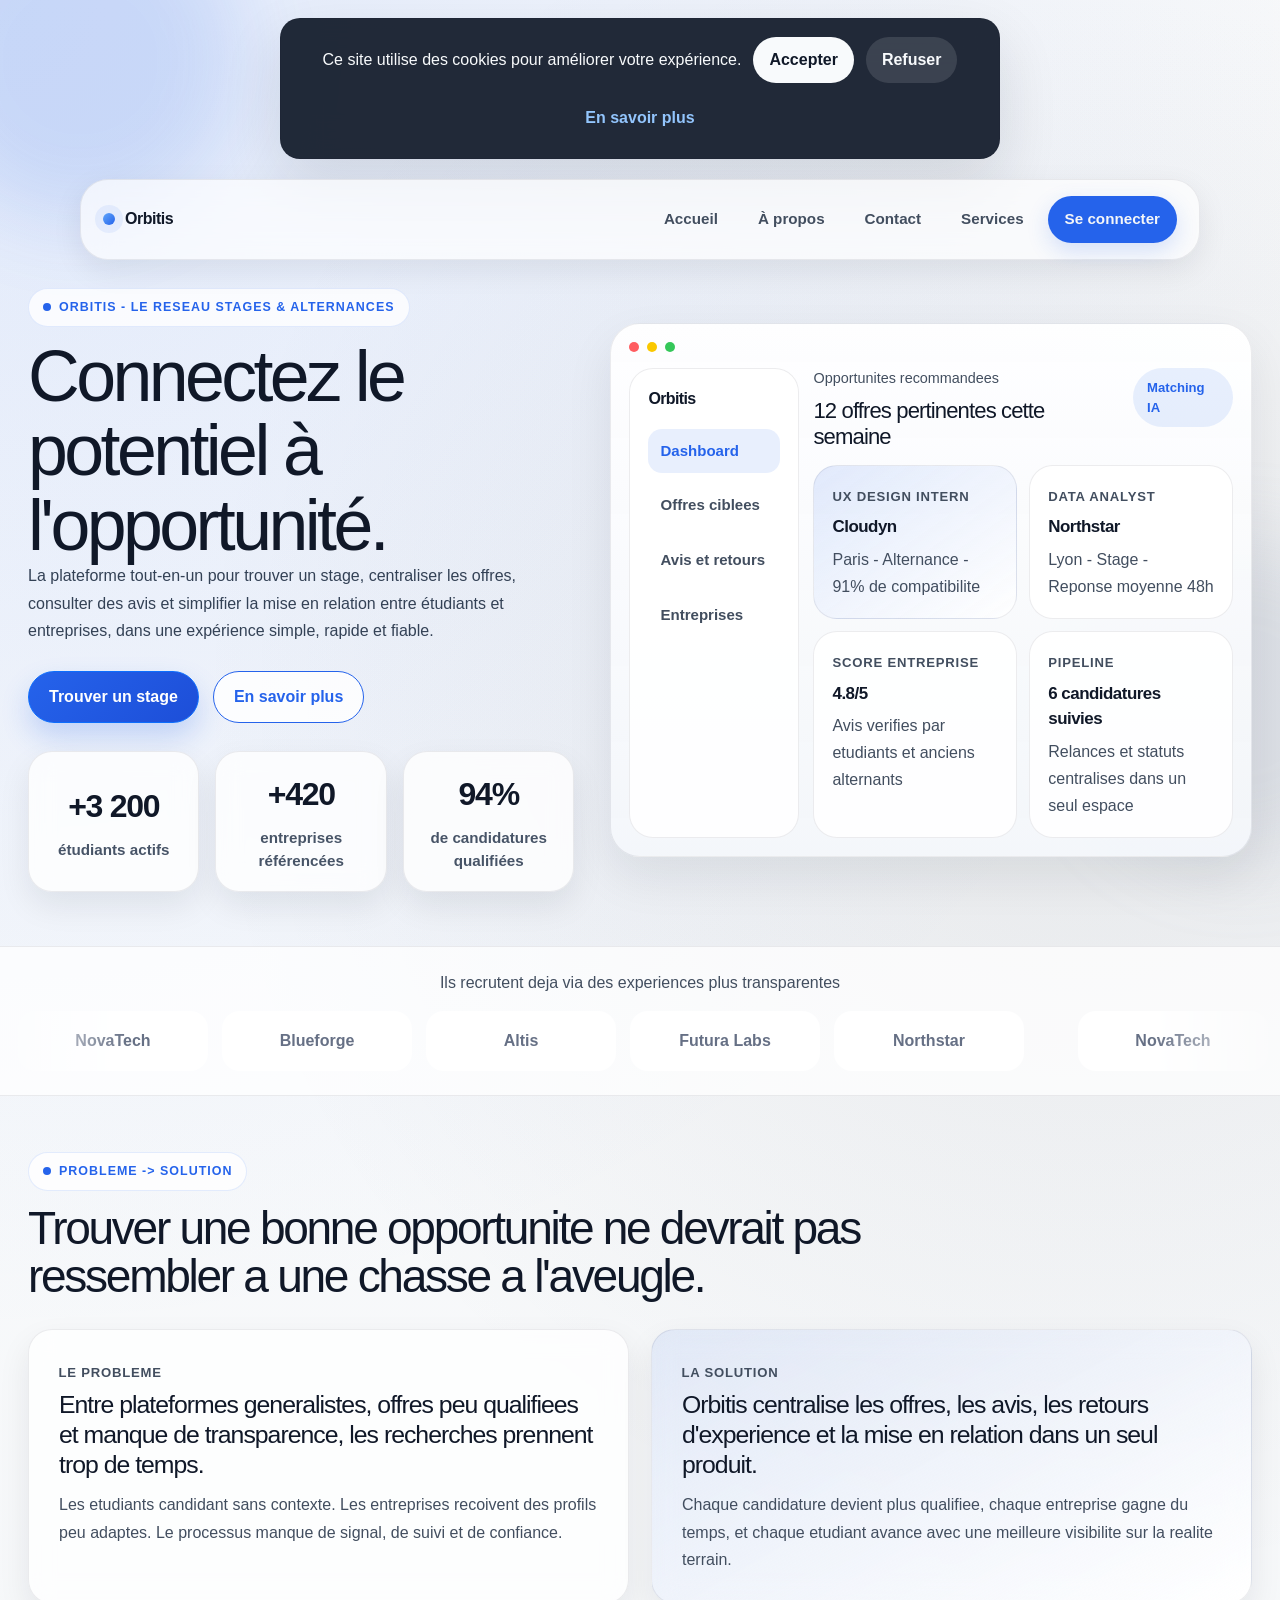
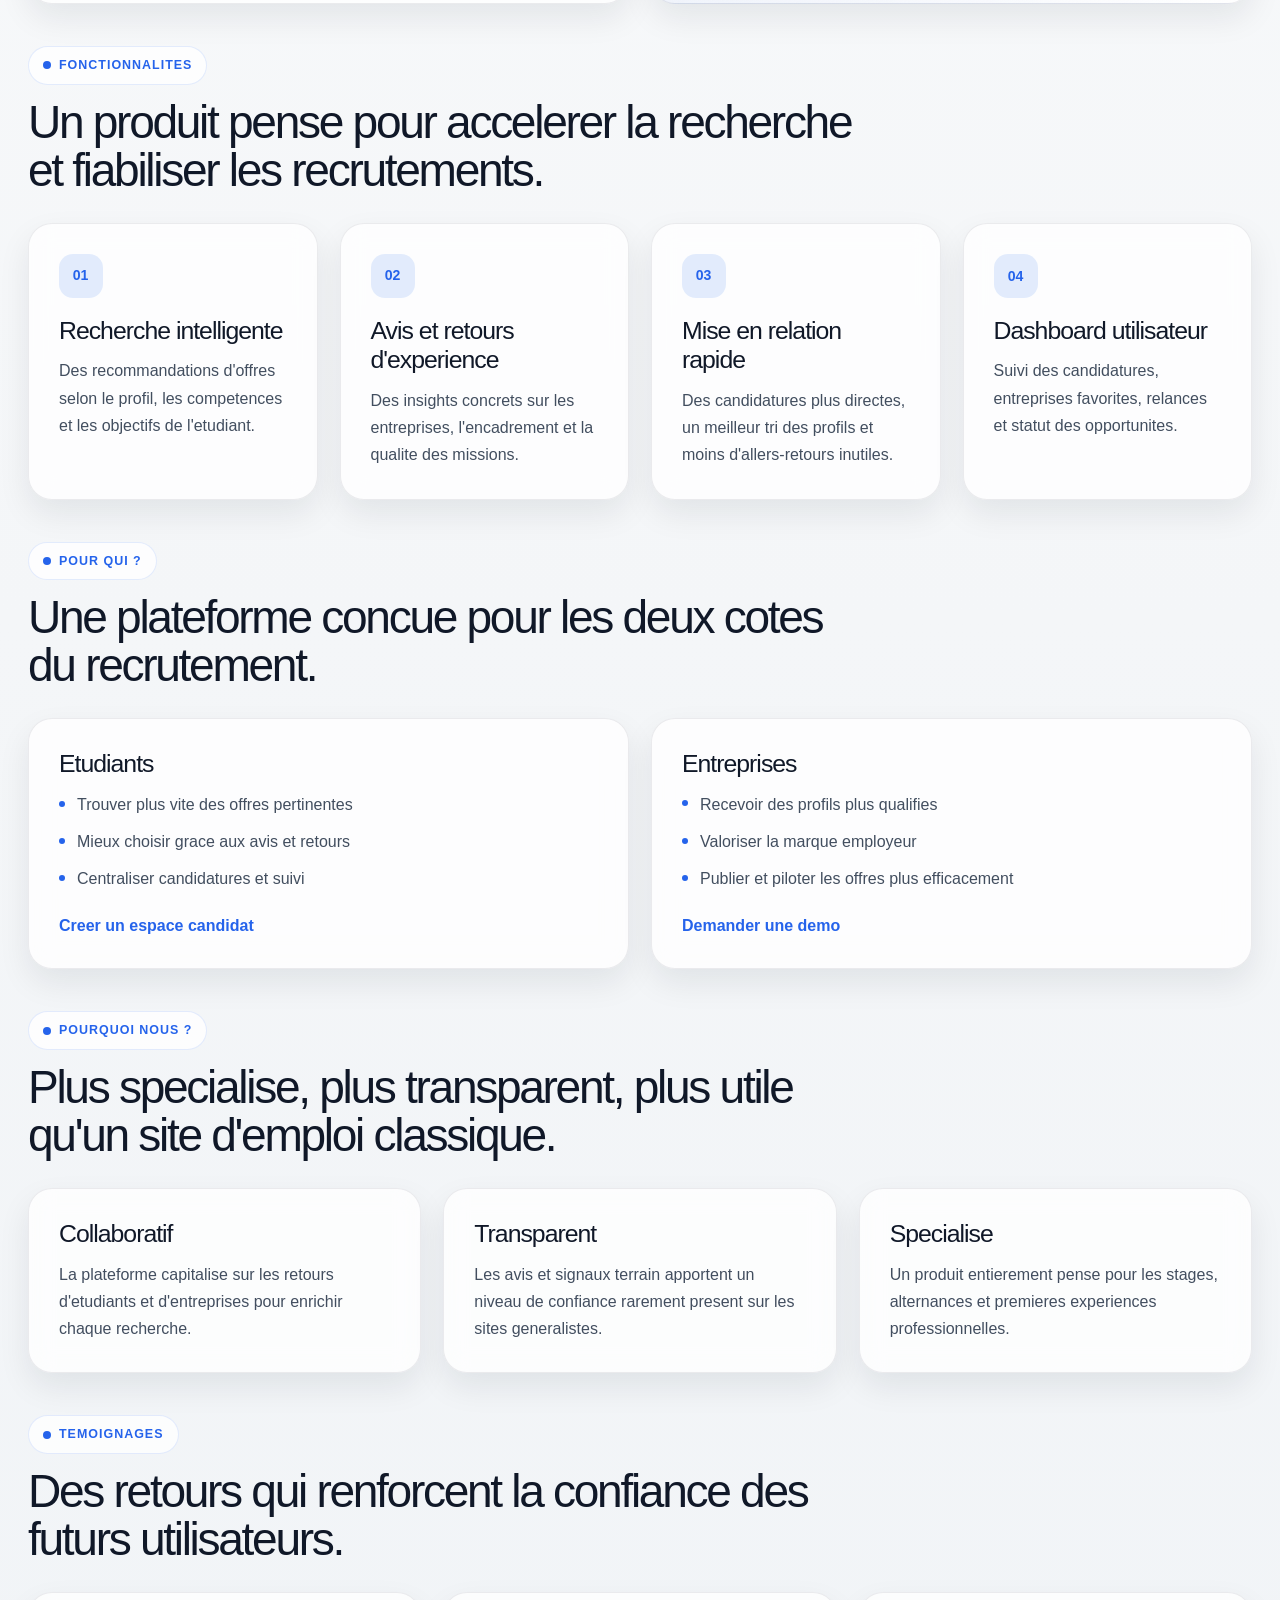
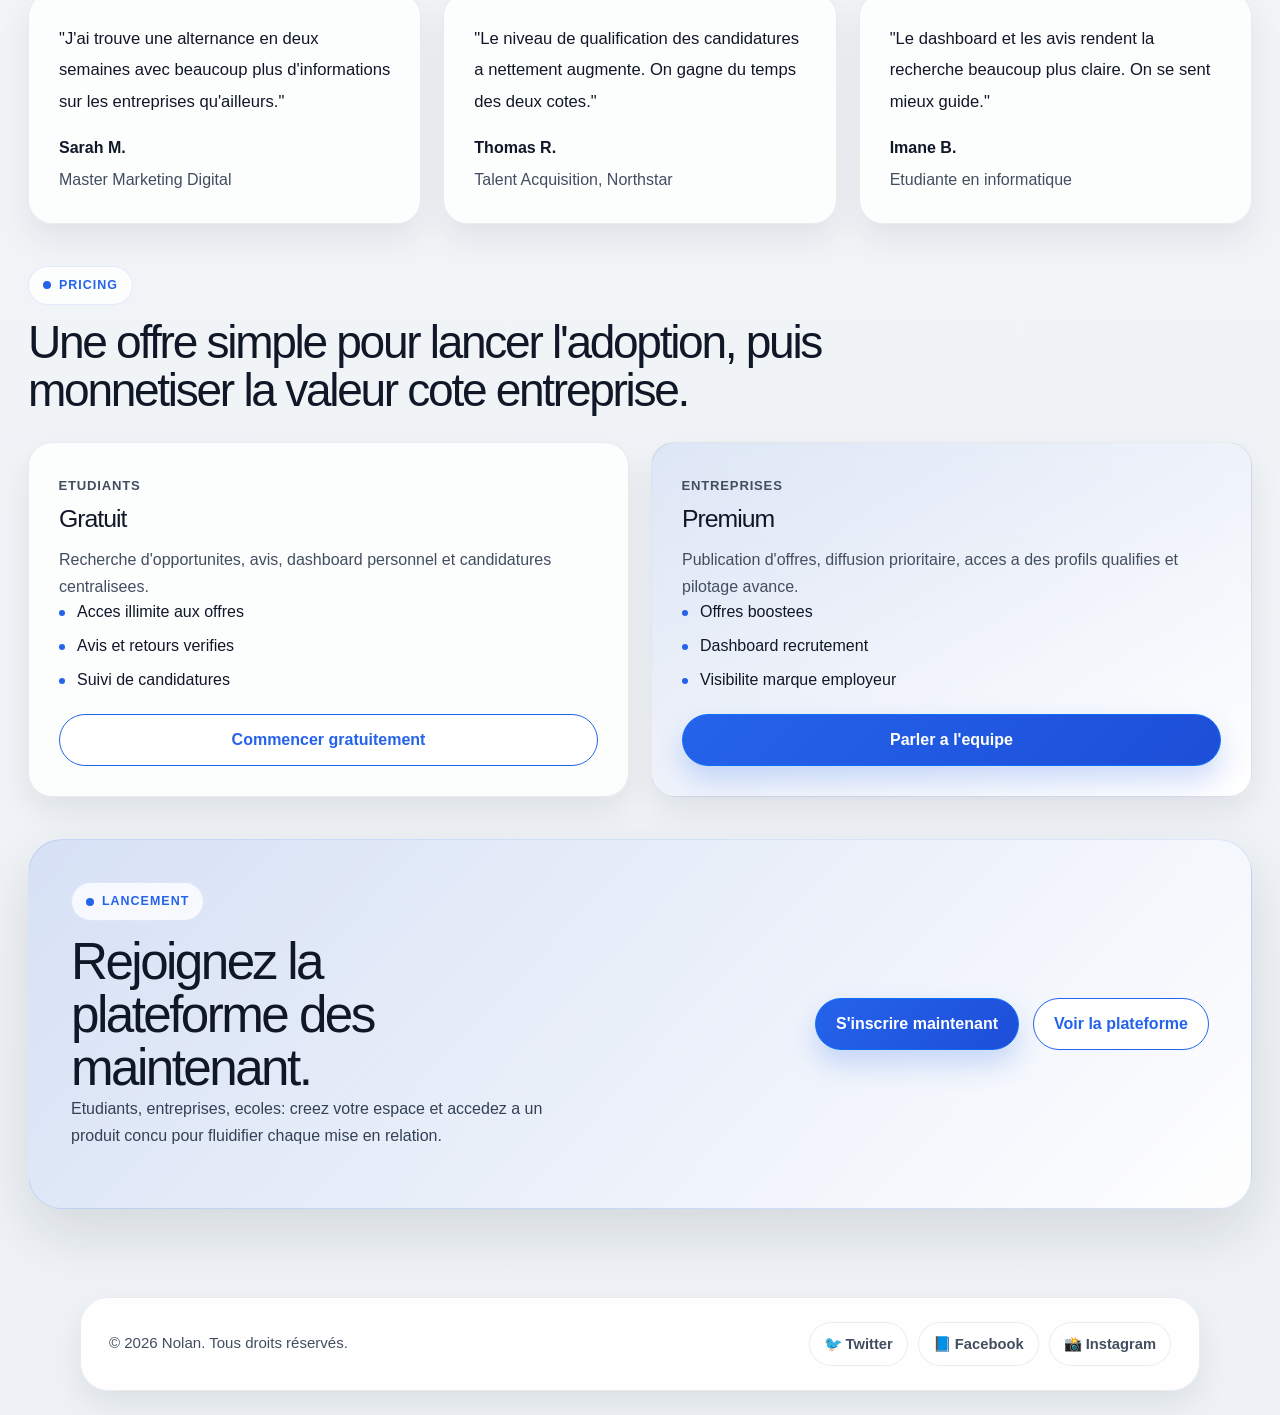
==== commit 2e84fb7b: "Refonte du Hero & SEO du Hero." ====
--- a/index.html
+++ b/index.html
@@ -7,11 +7,13 @@
     <title>Orbitis | Plateforme stages et alternances</title>
     <meta name="description" content="Orbitis connecte etudiants et entreprises pour trouver plus rapidement des stages, alternances et opportunites professionnelles avec une experience moderne, transparente et efficace.">
     <meta name="author" content="Nolan BRILLOUET">
+    <link href="https://cdn.jsdelivr.net/npm/bootstrap@5.3.8/dist/css/bootstrap.min.css" rel="stylesheet" integrity="sha384-sRIl4kxILFvY47J16cr9ZwB07vP4J8+LH7qKQnuqkuIAvNWLzeN8tE5YBujZqJLB" crossorigin="anonymous">
     <link rel="icon" href="favicon.ico" type="image/x-icon">
     <link rel="stylesheet" href="css/style.css">
     <link rel="preconnect" href="https://fonts.googleapis.com">
     <link rel="preconnect" href="https://fonts.gstatic.com" crossorigin>
     <link href="https://fonts.googleapis.com/css2?family=Inter:wght@400;500;600;700;800;900&display=swap" rel="stylesheet">
+
     <script src="js/main.js" defer></script>
 </head>
 <body>
@@ -23,9 +25,9 @@
                 <span class="eyebrow">Orbitis - Le reseau stages & alternances</span>
                 <h1 class="hero-title">Connectez le potentiel à l'opportunité.</h1>
                 <p class="section-lead">
-                    La plateforme tout-en-un qui centralise les opportunites, les avis, les candidatures
-                    et la mise en relation entre etudiants et entreprises dans une experience simple,
-                    credible et rapide.
+                    La plateforme tout-en-un pour trouver un stage, centraliser les offres, 
+                    consulter des avis et simplifier la mise en relation entre étudiants et entreprises, 
+                    dans une expérience simple, rapide et fiable.
                 </p>
 
                 <div class="hero-actions">
@@ -36,7 +38,7 @@
                 <div class="hero-metrics">
                     <article>
                         <strong>+3 200</strong>
-                        <span>Étudiants actifs</span>
+                        <span>étudiants actifs</span>
                     </article>
                     <article>
                         <strong>+420</strong>
@@ -44,7 +46,7 @@
                     </article>
                     <article>
                         <strong>94%</strong>
-                        <span>candidatures qualifiées</span>
+                        <span>de candidatures qualifiées</span>
                     </article>
                 </div>
             </div>
@@ -52,9 +54,9 @@
             <div class="hero-visual">
                 <div class="dashboard-card">
                     <div class="dashboard-topbar">
-                        <span></span>
-                        <span></span>
-                        <span></span>
+                        <span class="x-circle"></span>
+                        <span class="--circle"></span>
+                        <span class="box-circle"></span>
                     </div>
 
                     <div class="dashboard-layout">
@@ -105,14 +107,25 @@
             </div>
         </section>
 
-        <section class="logo-strip section-shell">
+        <section class="logo-strip marquee-strip">
             <p>Ils recrutent deja via des experiences plus transparentes</p>
-            <div class="logo-row">
-                <span>NovaTech</span>
-                <span>Blueforge</span>
-                <span>Altis</span>
-                <span>Futura Labs</span>
-                <span>Northstar</span>
+            <div class="logo-marquee">
+                <div class="logo-track">
+                    <div class="logo-row">
+                        <span>NovaTech</span>
+                        <span>Blueforge</span>
+                        <span>Altis</span>
+                        <span>Futura Labs</span>
+                        <span>Northstar</span>
+                    </div>
+                    <div class="logo-row" aria-hidden="true">
+                        <span>NovaTech</span>
+                        <span>Blueforge</span>
+                        <span>Altis</span>
+                        <span>Futura Labs</span>
+                        <span>Northstar</span>
+                    </div>
+                </div>
             </div>
         </section>
 
--- a/css/style.css
+++ b/css/style.css
@@ -1,5 +1,5 @@
 :root {
-    --font-sans: "Inter", "Segoe UI", sans-serif;
+    --font-sans: "Montserrat", sans-serif;
     --bg: #f4f6f8;
     --bg-soft: #ffffff;
     --surface: rgba(255, 255, 255, 0.74);
@@ -371,13 +371,14 @@
 .btn-secondary {
     border: 1px solid var(--accent);
     background: rgba(255, 255, 255, 0.82);
-    color: var(--text);
+    color: var(--accent);
 }
 
 .btn-secondary:hover,
 .btn-secondary:focus-visible {
     background: rgba(255, 255, 255, 0.96);
     box-shadow: 0 10px 24px rgba(15, 23, 42, 0.08);
+    color: var(--accent);
 }
 
 .hero {
@@ -489,6 +490,18 @@
     background: rgba(15, 23, 42, 0.18);
 }
 
+.dashboard-topbar .x-circle {
+    background: #ff5c60;
+}
+
+.dashboard-topbar .--circle {
+    background: #fac800;
+}
+
+.dashboard-topbar .box-circle {
+    background: #35c759;
+}
+
 .dashboard-layout {
     display: grid;
     grid-template-columns: 170px 1fr;
@@ -623,18 +636,54 @@
     color: var(--text-soft);
 }
 
+.marquee-strip {
+    position: relative;
+    width: 100vw;
+    margin-left: calc(50% - 50vw);
+    margin-right: calc(50% - 50vw);
+    margin-bottom: 56px;
+    padding: 24px 0;
+    border-left: 0;
+    border-right: 0;
+    border-radius: 0;
+    overflow: hidden;
+}
+
+.logo-marquee {
+    position: relative;
+    overflow: hidden;
+    width: 100%;
+    mask-image: linear-gradient(to right, transparent 0, black 10%, black 90%, transparent 100%);
+    -webkit-mask-image: linear-gradient(to right, transparent 0, black 10%, black 90%, transparent 100%);
+}
+
+.logo-track {
+    display: flex;
+    width: max-content;
+    gap: 18px;
+    animation: marqueeLogos 28s linear infinite;
+}
+
 .logo-row {
-    display: grid;
-    grid-template-columns: repeat(5, minmax(0, 1fr));
+    display: flex;
+    align-items: center;
     gap: 14px;
+    flex: 0 0 auto;
+    min-width: max-content;
+    padding-inline: 18px;
 }
 
 .logo-row span {
-    padding: 18px 14px;
+    display: inline-flex;
+    align-items: center;
+    justify-content: center;
+    min-width: 190px;
+    padding: 18px 22px;
     border-radius: 18px;
     background: rgba(255, 255, 255, 0.9);
     color: #667085;
     font-weight: 700;
+    white-space: nowrap;
 }
 
 .split-grid,
@@ -1093,6 +1142,16 @@
     }
 }
 
+@keyframes marqueeLogos {
+    from {
+        transform: translateX(0);
+    }
+
+    to {
+        transform: translateX(calc(-50% - 9px));
+    }
+}
+
 @media (max-width: 860px) {
     #header > header,
     #footer > footer {
@@ -1162,6 +1221,11 @@
         width: var(--landing-main);
     }
 
+    .marquee-strip {
+        width: 100vw;
+        margin-bottom: 42px;
+    }
+
     .auth-card {
         padding: 24px;
         border-radius: 24px;
@@ -1207,6 +1271,18 @@
         width: min(100%, calc(100vw - 28px));
     }
 
+    .marquee-strip {
+        width: 100vw;
+        margin-left: calc(50% - 50vw);
+        margin-right: calc(50% - 50vw);
+        margin-bottom: 32px;
+        padding: 20px 0;
+    }
+
+    .logo-row span {
+        min-width: 160px;
+    }
+
     .hero-actions,
     .final-cta-actions {
         width: 100%;
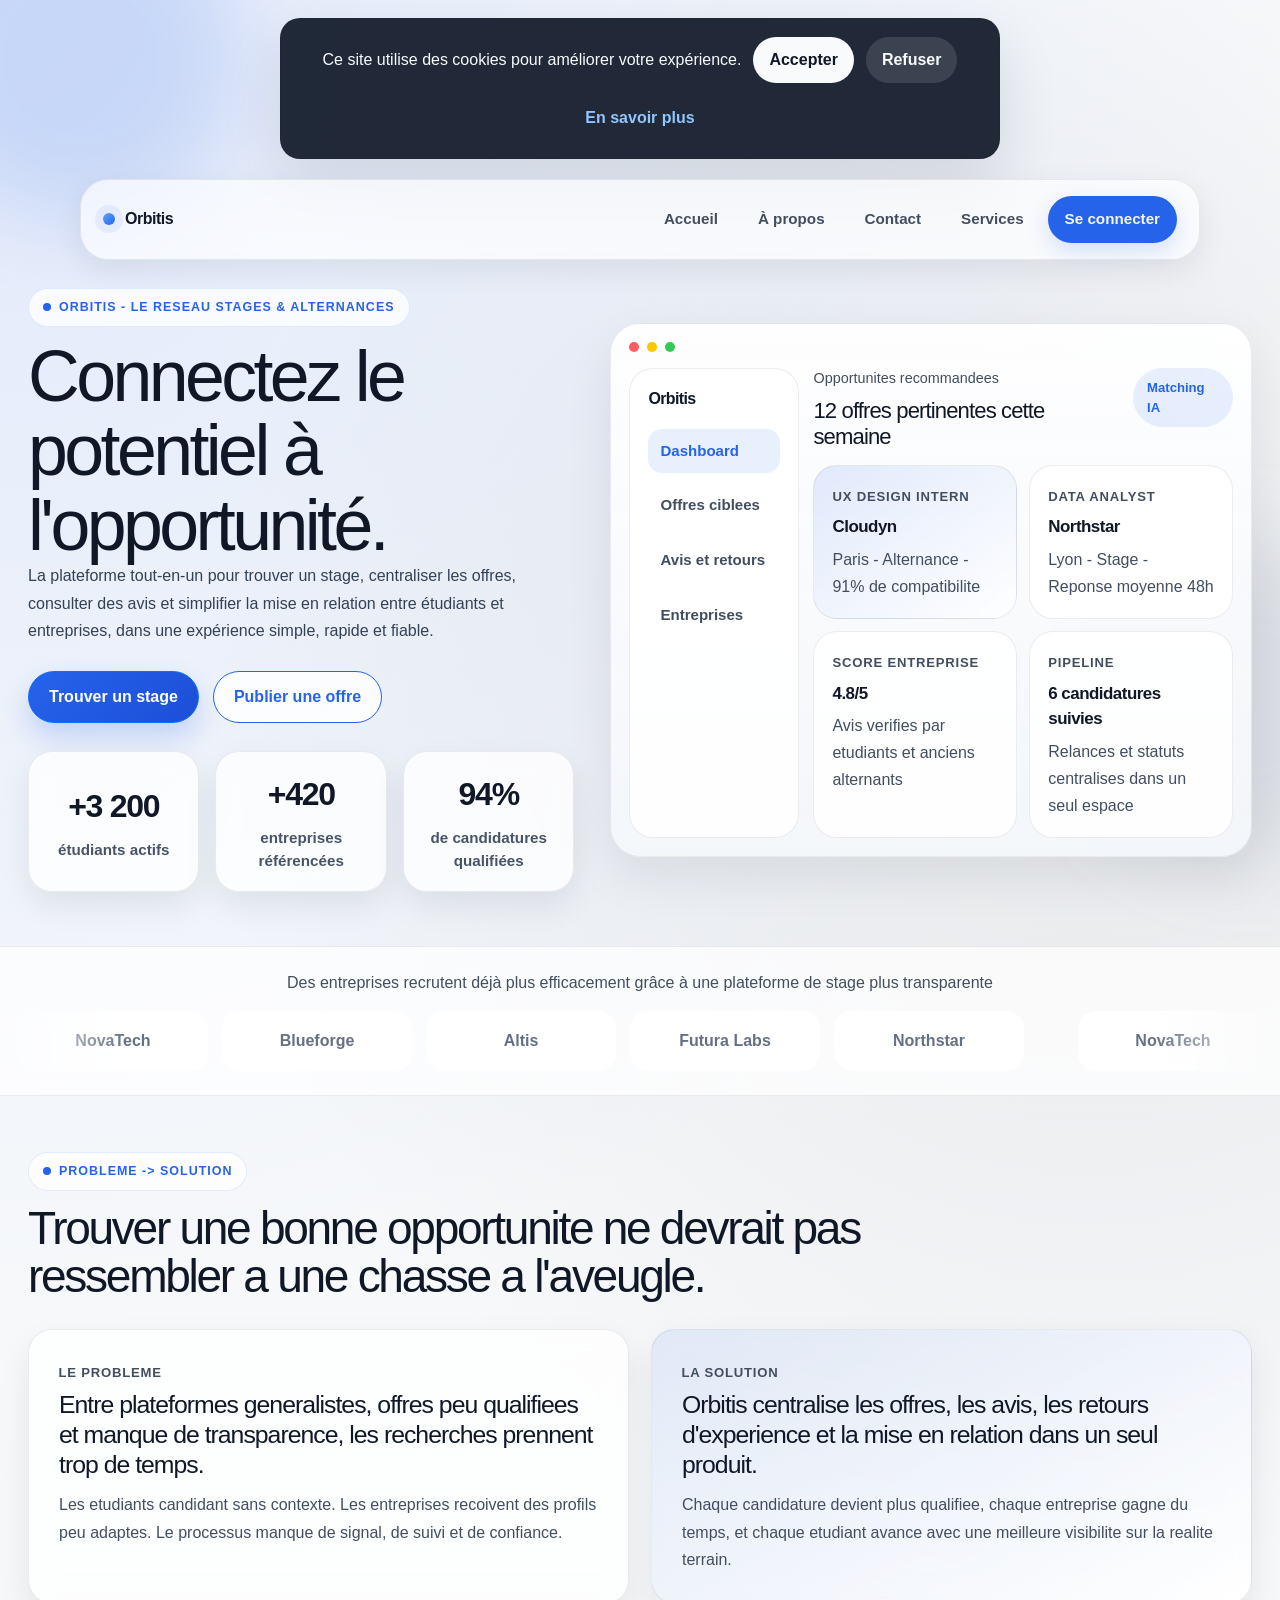
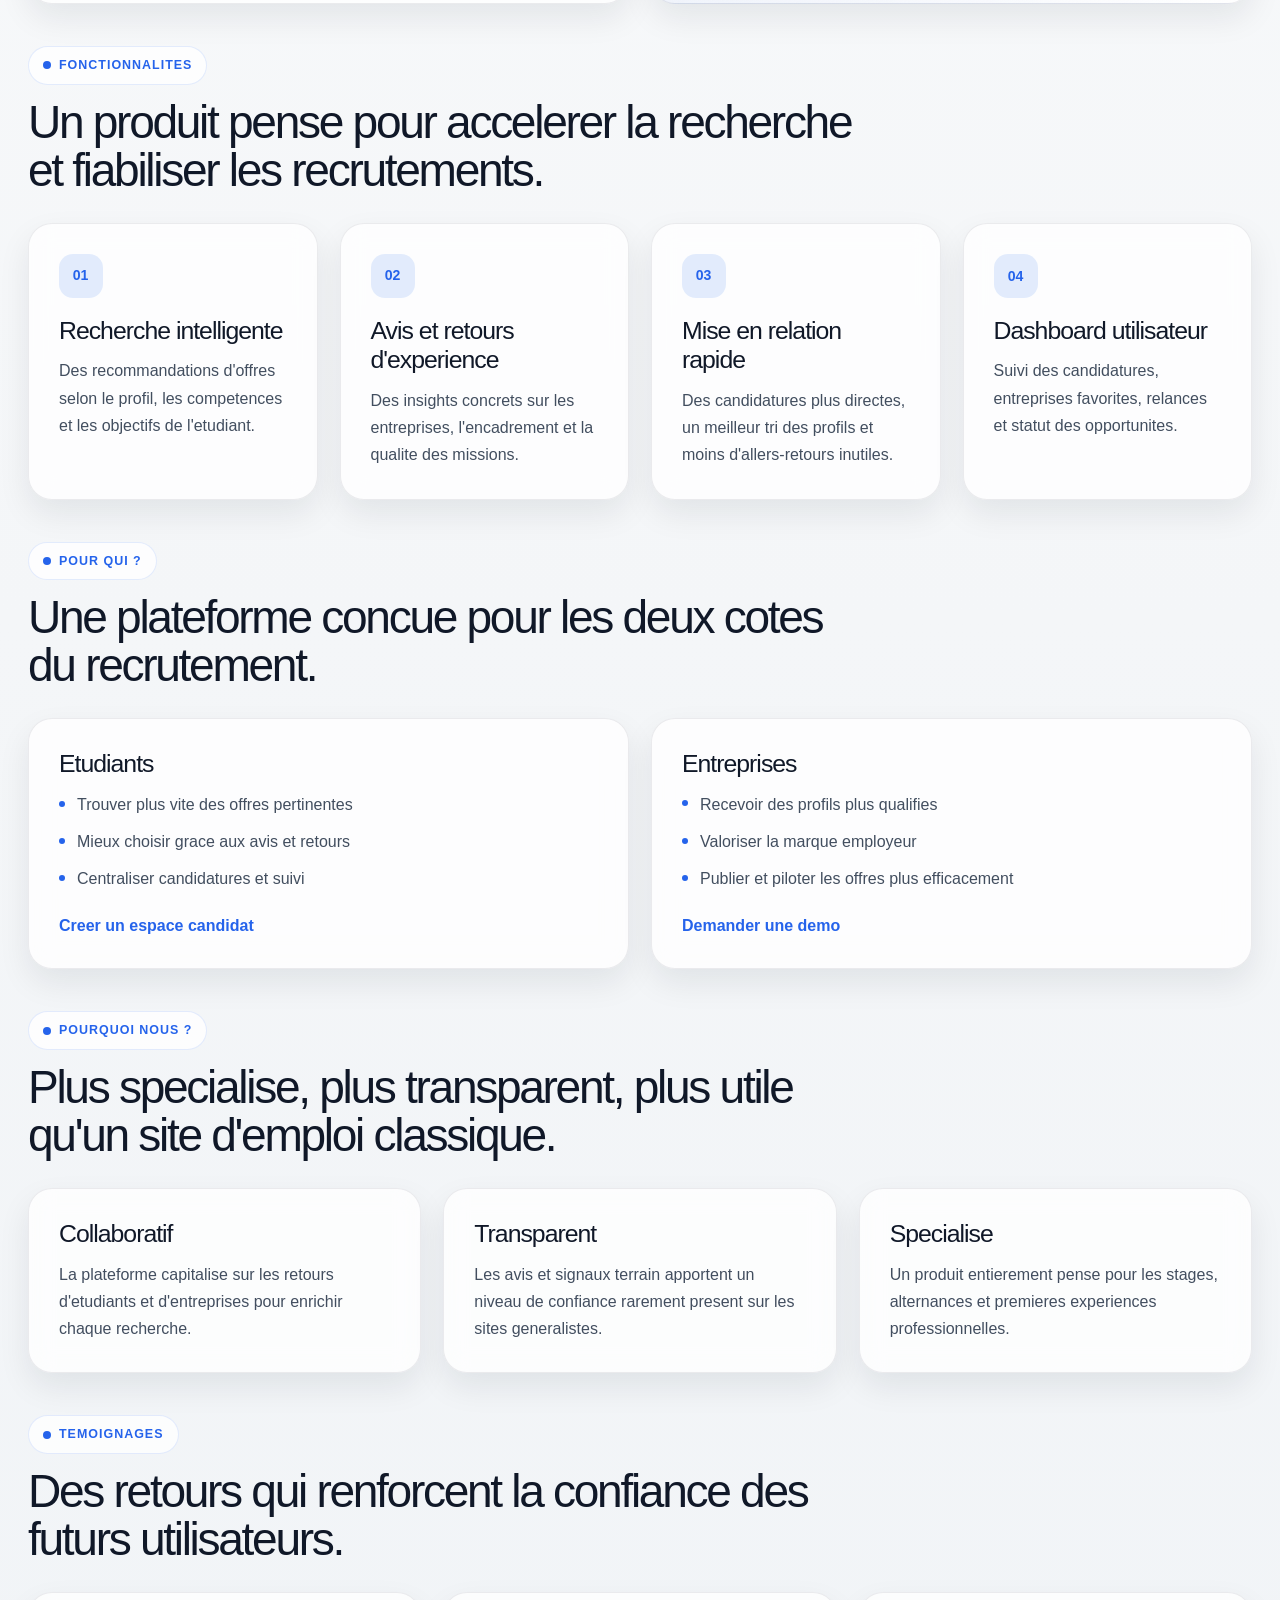
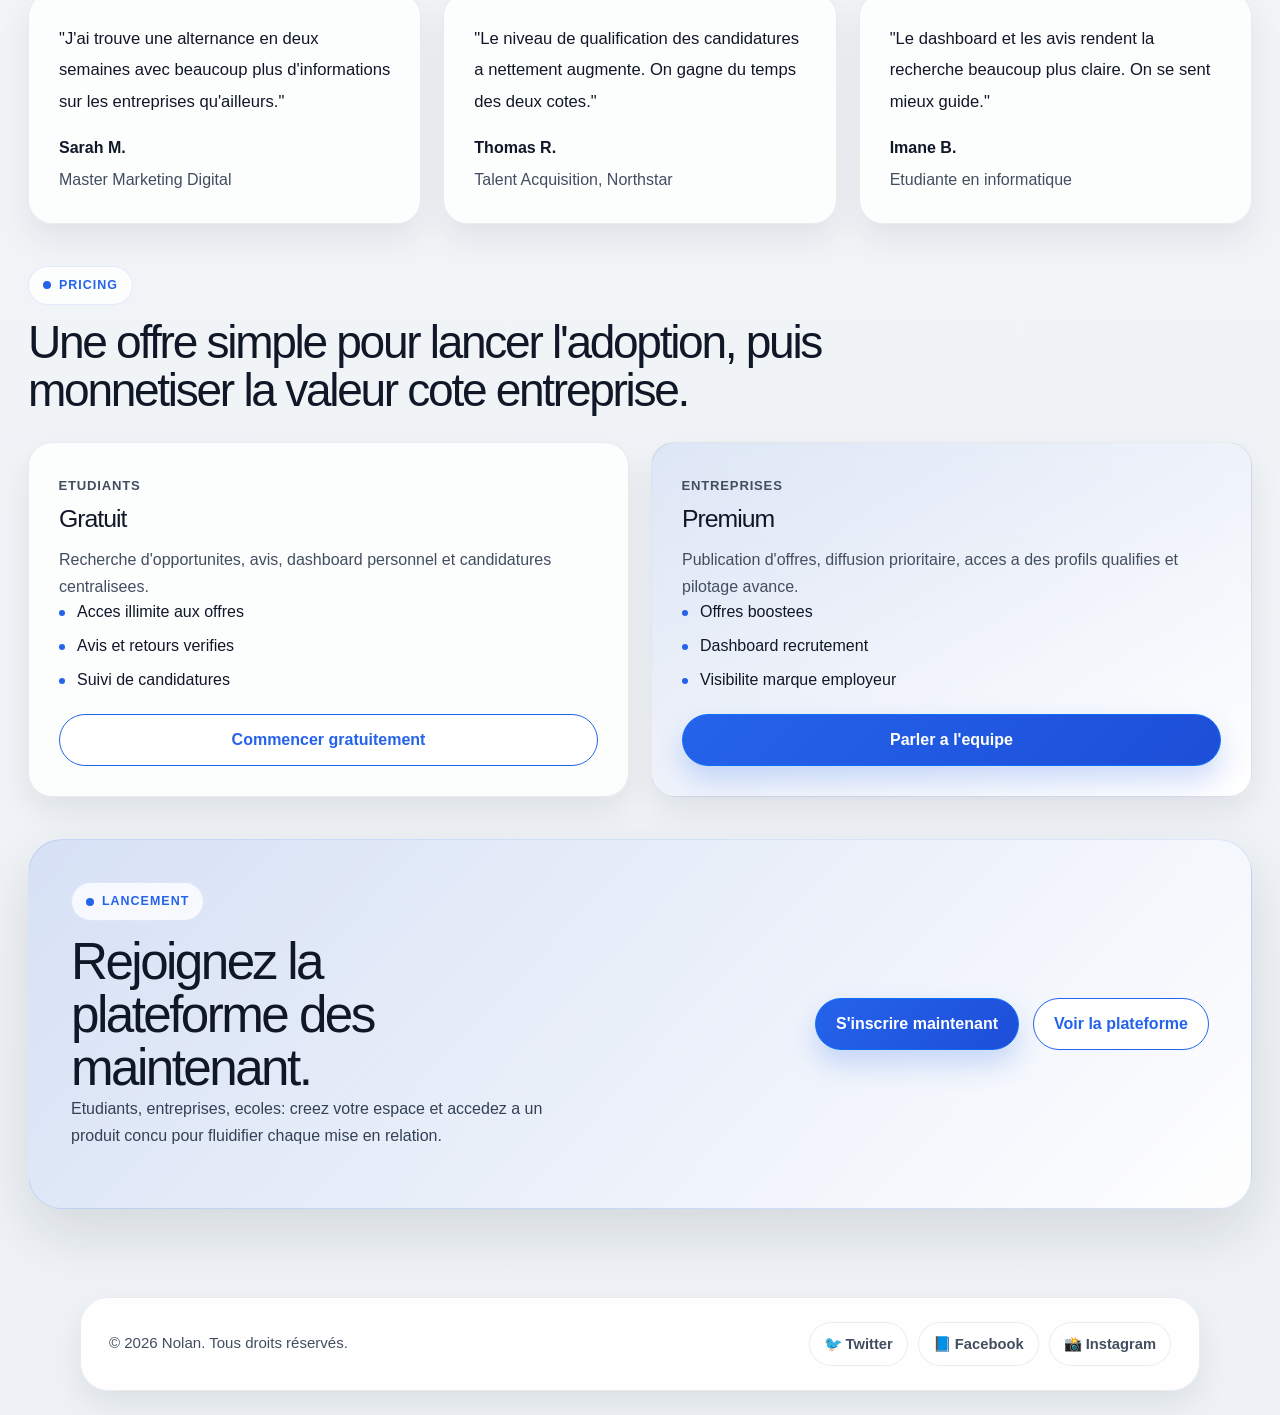
==== commit e01d2898: "Refonte du Hero & SEO du Hero." ====
--- a/index.html
+++ b/index.html
@@ -32,7 +32,7 @@
 
                 <div class="hero-actions">
                     <a class="btn btn-primary" href="pages/login.html">Trouver un stage</a>
-                    <a class="btn btn-secondary" href="#features">En savoir plus</a>
+                    <a class="btn btn-secondary" href="pages/login.html">Publier une offre</a>
                 </div>
 
                 <div class="hero-metrics">
@@ -108,7 +108,7 @@
         </section>
 
         <section class="logo-strip marquee-strip">
-            <p>Ils recrutent deja via des experiences plus transparentes</p>
+            <p>Des entreprises recrutent déjà plus efficacement grâce à une plateforme de stage plus transparente</p>
             <div class="logo-marquee">
                 <div class="logo-track">
                     <div class="logo-row">
